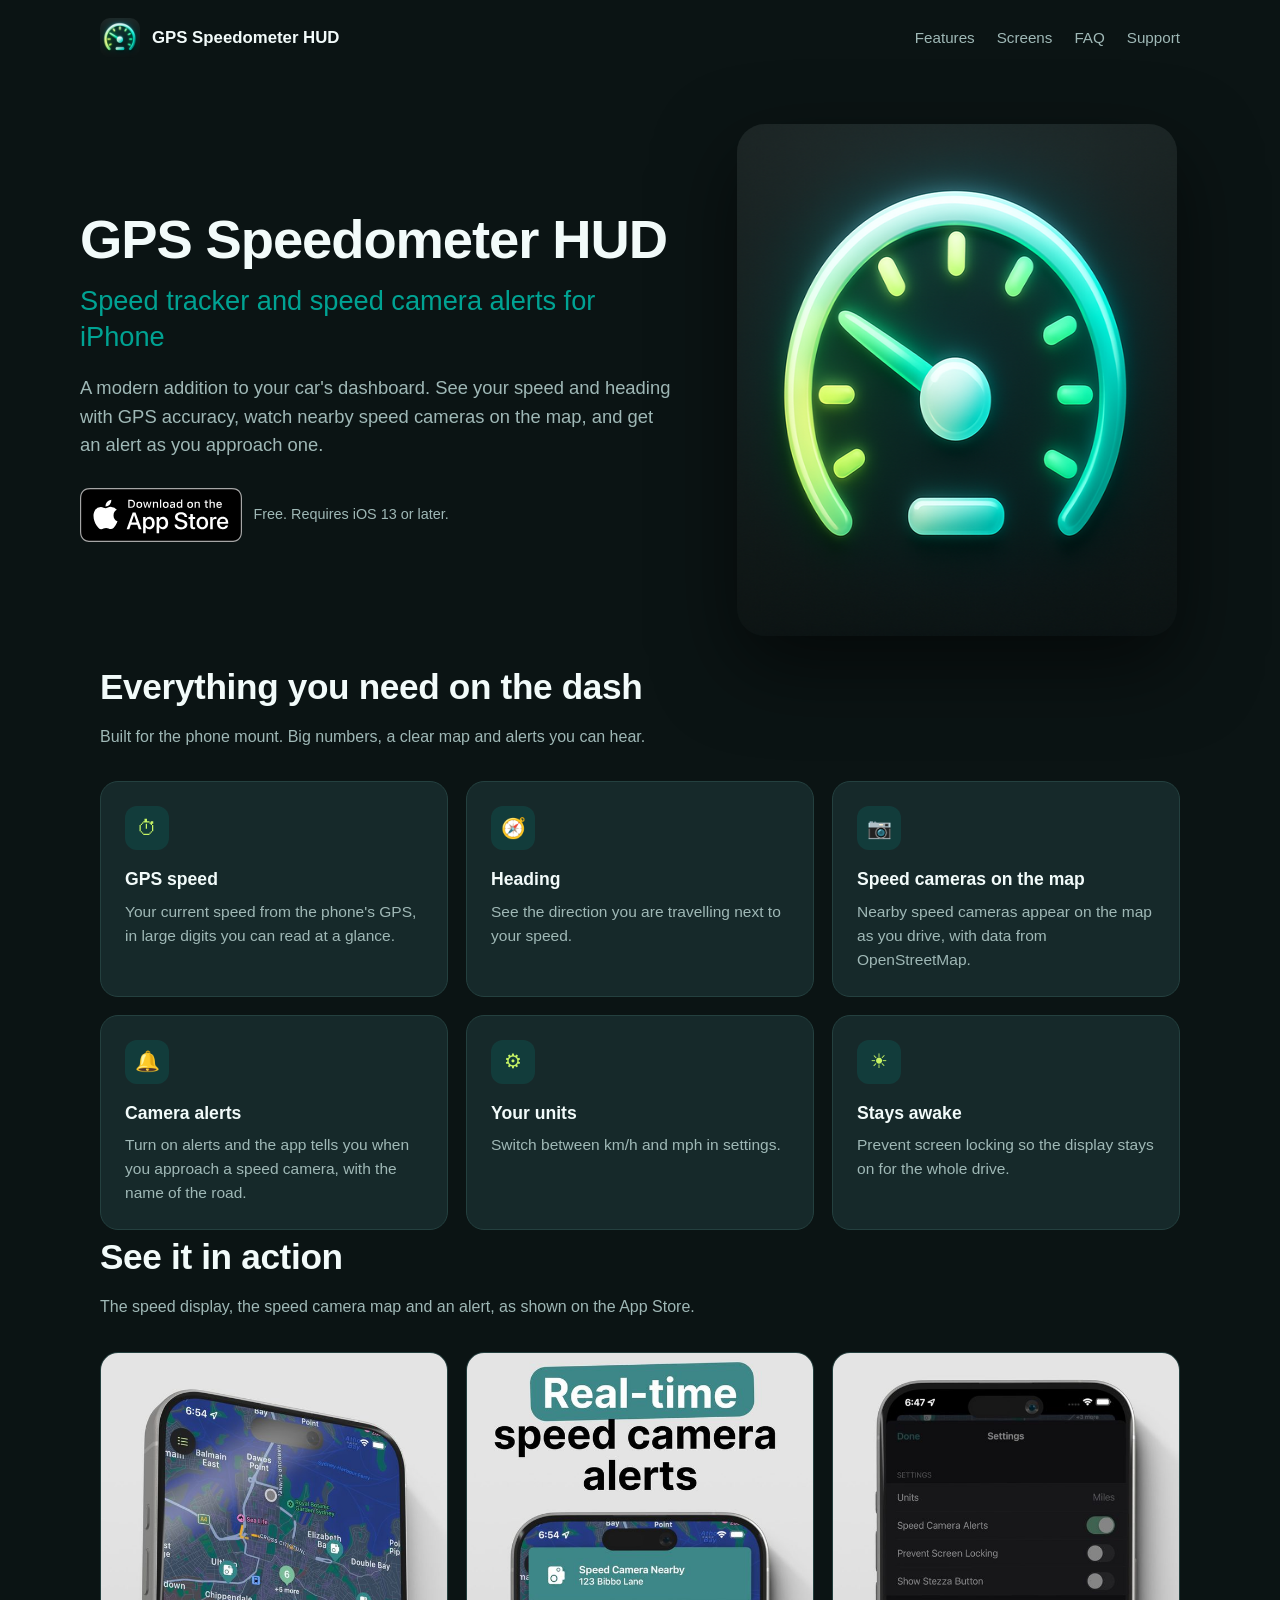
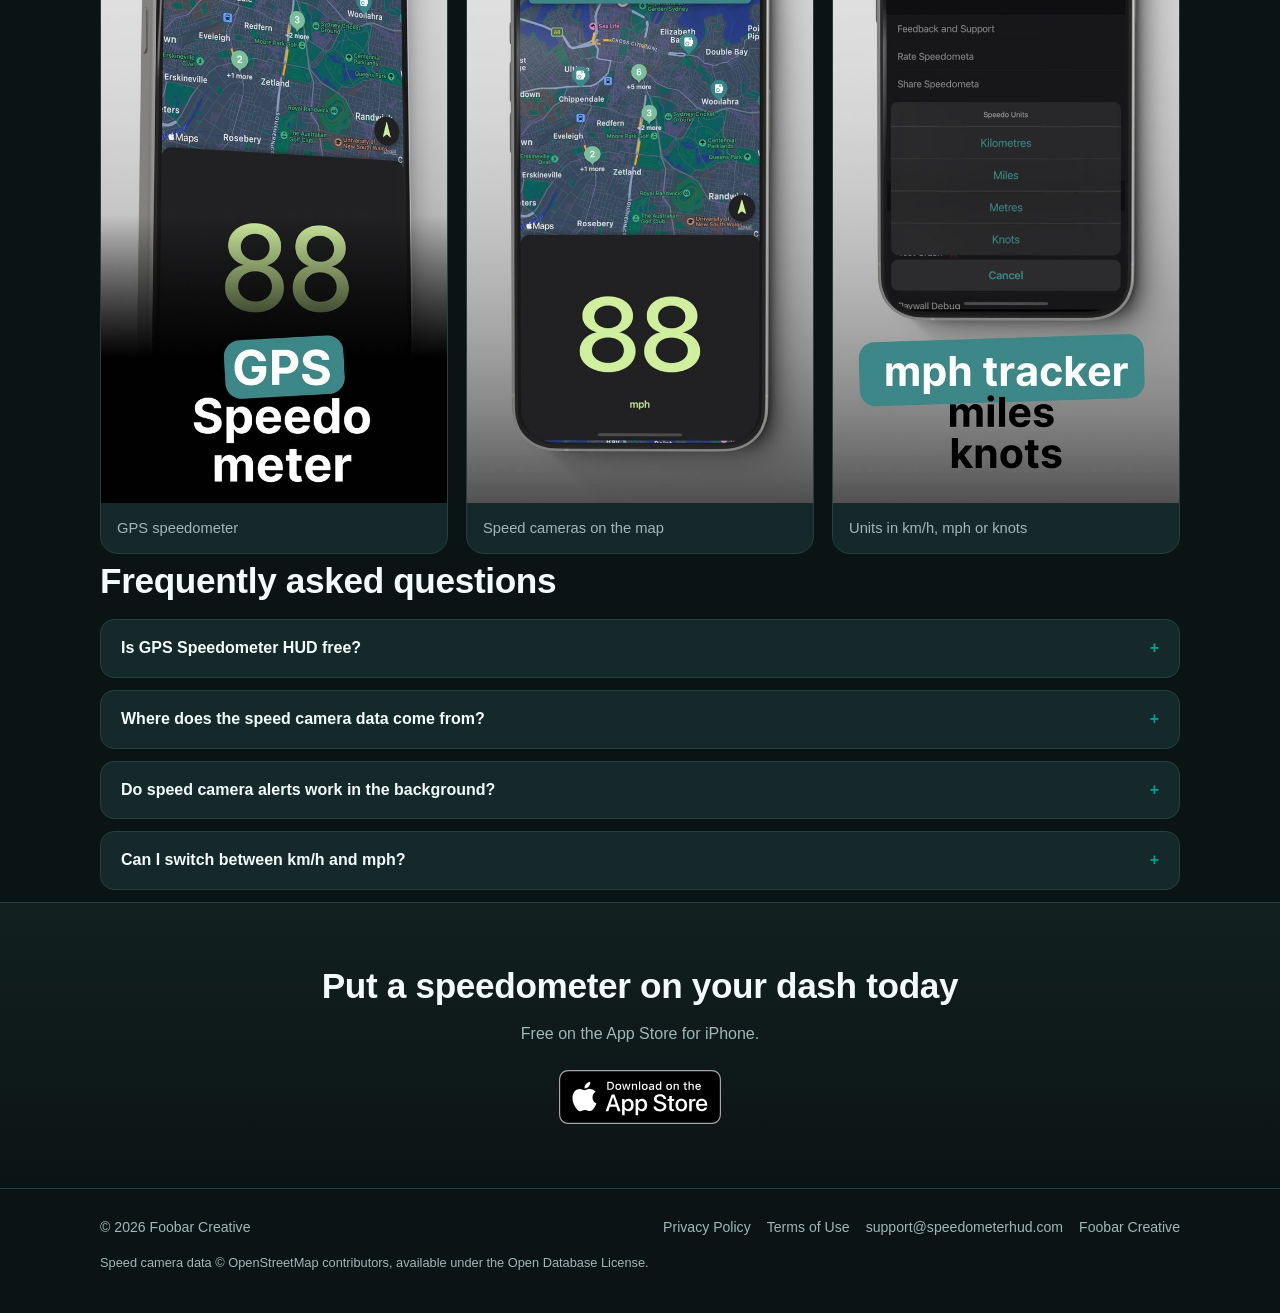
==== index.html @ d5dc3b01 "Bespoke landing page for GPS Speedometer HUD: SEO head, schema, features, screenshots, FAQ, placehol" ====
<!DOCTYPE html>
<html lang="en">
<head>
  <meta charset="utf-8">
  <meta name="viewport" content="width=device-width, initial-scale=1">
  <title>GPS Speedometer HUD: Speed Camera Alerts for iPhone</title>
  <meta name="description" content="GPS Speedometer HUD shows your speed and heading with GPS accuracy, maps nearby speed cameras and alerts you as you approach one. Free on the App Store.">
  <link rel="canonical" href="https://www.speedometerhud.com/">
  <link rel="icon" type="image/png" sizes="32x32" href="/assets/img/icon-32.png">
  <link rel="apple-touch-icon" href="/assets/img/icon-180.png">
  <meta name="apple-itunes-app" content="app-id=528965819">
  <meta name="theme-color" content="#0b1414">

  <meta property="og:type" content="website">
  <meta property="og:site_name" content="GPS Speedometer HUD">
  <meta property="og:title" content="GPS Speedometer HUD: Speed Camera Alerts for iPhone">
  <meta property="og:description" content="See your speed and heading with GPS accuracy. Map nearby speed cameras and get an alert as you approach one. Free on the App Store.">
  <meta property="og:url" content="https://www.speedometerhud.com/">
  <meta property="og:image" content="https://www.speedometerhud.com/assets/img/og-image.jpg">
  <meta property="og:image:alt" content="GPS Speedometer HUD app on an iPhone, showing the speed display and the speed camera map">
  <meta name="twitter:card" content="summary_large_image">
  <meta name="twitter:title" content="GPS Speedometer HUD: Speed Camera Alerts for iPhone">
  <meta name="twitter:description" content="See your speed and heading with GPS accuracy. Map nearby speed cameras and get an alert as you approach one. Free on the App Store.">
  <meta name="twitter:image" content="https://www.speedometerhud.com/assets/img/og-image.jpg">

  <link rel="stylesheet" href="/assets/css/style.css">

  <script type="application/ld+json">
  {
    "@context": "https://schema.org",
    "@graph": [
      {
        "@type": "WebSite",
        "@id": "https://www.speedometerhud.com/#website",
        "url": "https://www.speedometerhud.com/",
        "name": "GPS Speedometer HUD",
        "publisher": { "@id": "https://www.speedometerhud.com/#organization" }
      },
      {
        "@type": "Organization",
        "@id": "https://www.speedometerhud.com/#organization",
        "name": "Foobar Creative",
        "url": "https://www.foobarcreative.com/",
        "logo": { "@type": "ImageObject", "url": "https://www.speedometerhud.com/assets/img/icon-512.png" }
      },
      {
        "@type": "SoftwareApplication",
        "name": "GPS Speedometer HUD",
        "description": "GPS Speedometer HUD shows your speed and heading with GPS accuracy, maps nearby speed cameras and alerts you as you approach one.",
        "url": "https://www.speedometerhud.com/",
        "applicationCategory": "UtilitiesApplication",
        "operatingSystem": "iOS",
        "image": "https://www.speedometerhud.com/assets/img/icon-512.png",
        "downloadUrl": "https://apps.apple.com/app/id528965819",
        "installUrl": "https://apps.apple.com/app/id528965819",
        "offers": { "@type": "Offer", "price": "0", "priceCurrency": "USD" },
        "aggregateRating": { "@type": "AggregateRating", "ratingValue": "4.5", "ratingCount": "38" },
        "author": { "@id": "https://www.speedometerhud.com/#organization" }
      },
      {
        "@type": "FAQPage",
        "mainEntity": [
          { "@type": "Question", "name": "Is GPS Speedometer HUD free?", "acceptedAnswer": { "@type": "Answer", "text": "Yes. The app is free to download and use. A Speedometer HUD Pro subscription unlocks all features." } },
          { "@type": "Question", "name": "Where does the speed camera data come from?", "acceptedAnswer": { "@type": "Answer", "text": "Speed camera locations come from OpenStreetMap, made available under the Open Database License." } },
          { "@type": "Question", "name": "Do speed camera alerts work in the background?", "acceptedAnswer": { "@type": "Answer", "text": "No. Alerts show only while the app is open and in the foreground. Turn on Prevent Screen Locking in Settings to keep the app on screen while you drive." } },
          { "@type": "Question", "name": "Can I switch between km/h and mph?", "acceptedAnswer": { "@type": "Answer", "text": "Yes. Change the units in the app settings." } }
        ]
      }
    ]
  }
  </script>
</head>
<body>
  <header class="wrap">
    <div class="top">
      <a class="brand" href="/"><img src="/assets/img/icon-180.png" alt="" width="40" height="40">GPS Speedometer HUD</a>
      <nav class="nav">
        <a href="#features">Features</a>
        <a href="#screens">Screens</a>
        <a href="#faq">FAQ</a>
        <a href="mailto:support@speedometerhud.com">Support</a>
      </nav>
    </div>
  </header>

  <main>
    <section class="wrap hero" id="top">
      <div>
        <h1>GPS Speedometer HUD<span class="sub">Speed tracker and speed camera alerts for iPhone</span></h1>
        <p class="lead">A modern addition to your car's dashboard. See your speed and heading with GPS accuracy, watch nearby speed cameras on the map, and get an alert as you approach one.</p>
        <div class="cta">
          <a href="https://apps.apple.com/app/id528965819" rel="noopener"><img src="/assets/img/app-store-badge.svg" alt="Download on the App Store" width="162" height="54"></a>
          <span class="meta">Free. Requires iOS 13 or later.</span>
        </div>
      </div>
      <div class="hero-art">
        <img src="/assets/img/icon-512.png" alt="GPS Speedometer HUD app icon" width="512" height="512">
      </div>
    </section>

    <section class="wrap" id="features">
      <h2>Everything you need on the dash</h2>
      <p class="intro">Built for the phone mount. Big numbers, a clear map and alerts you can hear.</p>
      <div class="features">
        <div class="feature"><div class="ic">&#9201;</div><h3>GPS speed</h3><p>Your current speed from the phone's GPS, in large digits you can read at a glance.</p></div>
        <div class="feature"><div class="ic">&#129517;</div><h3>Heading</h3><p>See the direction you are travelling next to your speed.</p></div>
        <div class="feature"><div class="ic">&#128247;</div><h3>Speed cameras on the map</h3><p>Nearby speed cameras appear on the map as you drive, with data from OpenStreetMap.</p></div>
        <div class="feature"><div class="ic">&#128276;</div><h3>Camera alerts</h3><p>Turn on alerts and the app tells you when you approach a speed camera, with the name of the road.</p></div>
        <div class="feature"><div class="ic">&#9881;</div><h3>Your units</h3><p>Switch between km/h and mph in settings.</p></div>
        <div class="feature"><div class="ic">&#9728;</div><h3>Stays awake</h3><p>Prevent screen locking so the display stays on for the whole drive.</p></div>
      </div>
    </section>

    <section class="wrap" id="screens">
      <h2>See it in action</h2>
      <p class="intro">The speed display, the speed camera map and an alert, as shown on the App Store.</p>
      <div class="shots">
        <figure><img src="/assets/img/screenshot-1.jpg" alt="GPS Speedometer HUD showing 88 mph above a map" width="620" height="1344" loading="lazy"><figcaption>GPS speedometer</figcaption></figure>
        <figure><img src="/assets/img/screenshot-2.jpg" alt="Speed camera nearby alert above the map and the 88 mph speed display" width="620" height="1344" loading="lazy"><figcaption>Speed cameras on the map</figcaption></figure>
        <figure><img src="/assets/img/screenshot-3.jpg" alt="Settings screen with speed camera alerts on and the units picker" width="620" height="1344" loading="lazy"><figcaption>Units in km/h, mph or knots</figcaption></figure>
      </div>
    </section>

    <section class="wrap faq" id="faq">
      <h2>Frequently asked questions</h2>
      <details><summary>Is GPS Speedometer HUD free?</summary><p>Yes. The app is free to download and use. A Speedometer HUD Pro subscription unlocks all features.</p></details>
      <details><summary>Where does the speed camera data come from?</summary><p>Speed camera locations come from OpenStreetMap, made available under the Open Database License.</p></details>
      <details><summary>Do speed camera alerts work in the background?</summary><p>No. Alerts show only while the app is open and in the foreground. Turn on Prevent Screen Locking in Settings to keep the app on screen while you drive.</p></details>
      <details><summary>Can I switch between km/h and mph?</summary><p>Yes. Change the units in the app settings.</p></details>
    </section>

    <section class="closing">
      <div class="wrap">
        <h2>Put a speedometer on your dash today</h2>
        <p>Free on the App Store for iPhone.</p>
        <div class="cta">
          <a href="https://apps.apple.com/app/id528965819" rel="noopener"><img src="/assets/img/app-store-badge.svg" alt="Download on the App Store" width="162" height="54"></a>
        </div>
      </div>
    </section>
  </main>

  <footer>
    <div class="wrap">
      <div class="row">
        <span>&copy; <span id="year">2026</span> Foobar Creative</span>
        <div class="links">
          <a href="https://www.foobarcreative.com/privacy-policy" rel="noopener">Privacy Policy</a>
          <a href="https://www.apple.com/legal/internet-services/itunes/dev/stdeula/" rel="noopener">Terms of Use</a>
          <a href="mailto:support@speedometerhud.com">support@speedometerhud.com</a>
          <a href="https://www.foobarcreative.com/" rel="noopener">Foobar Creative</a>
        </div>
      </div>
      <p class="credit">Speed camera data &copy; OpenStreetMap contributors, available under the Open Database License.</p>
    </div>
  </footer>
  <script>document.getElementById('year').textContent = new Date().getFullYear();</script>
</body>
</html>
---- assets/css/style.css ----
:root {
  --bg: #0b1414;
  --bg-2: #122020;
  --panel: #16292a;
  --line: #24403f;
  --text: #f2fbfa;
  --muted: #9fb8b6;
  --teal: #00a393;
  --teal-2: #3d8788;
  --lime: #c7f464;
  --radius: 18px;
  --max: 1120px;
}
* { box-sizing: border-box; margin: 0; padding: 0; }
html { scroll-behavior: smooth; }
body {
  font-family: -apple-system, BlinkMacSystemFont, "SF Pro Text", "Segoe UI", Roboto, Helvetica, Arial, sans-serif;
  background: var(--bg);
  color: var(--text);
  line-height: 1.55;
  -webkit-font-smoothing: antialiased;
}
a { color: var(--lime); text-decoration: none; }
a:hover { text-decoration: underline; }
img { max-width: 100%; display: block; }
.wrap { width: 100%; max-width: var(--max); margin: 0 auto; padding: 0 20px; }

/* header */
.top { display: flex; align-items: center; justify-content: space-between; padding: 18px 0; }
.brand { display: flex; align-items: center; gap: 12px; color: var(--text); font-weight: 700; font-size: 1.05rem; }
.brand:hover { text-decoration: none; }
.brand img { width: 40px; height: 40px; border-radius: 10px; }
.nav { display: flex; gap: 22px; font-size: 0.95rem; }
.nav a { color: var(--muted); }
.nav a:hover { color: var(--text); text-decoration: none; }
@media (max-width: 600px) { .nav { display: none; } }

/* hero */
.hero { padding: 48px 0 24px; display: grid; grid-template-columns: 1.1fr 0.9fr; gap: 40px; align-items: center; }
.hero h1 { overflow-wrap: anywhere; font-size: clamp(2.1rem, 5vw, 3.4rem); line-height: 1.08; letter-spacing: -0.02em; font-weight: 800; }
.hero h1 .sub { display: block; font-size: 0.5em; font-weight: 500; color: var(--teal); margin-top: 14px; letter-spacing: 0; line-height: 1.3; }
.hero p.lead { color: var(--muted); font-size: 1.15rem; margin: 20px 0 28px; max-width: 34em; }
.cta { display: inline-flex; align-items: center; gap: 12px; flex-wrap: wrap; }
.cta img { height: 54px; width: auto; }
.cta .meta { color: var(--muted); font-size: 0.9rem; }
.hero > * { min-width: 0; }
.hero-art { display: flex; justify-content: center; }
.hero-art img { width: 100%; max-width: 440px; border-radius: 28px; box-shadow: 0 30px 80px rgba(0,0,0,0.55); }
@media (max-width: 820px) {
  .hero { grid-template-columns: 1fr; gap: 28px; padding-top: 24px; text-align: center; }
  .hero p.lead { margin-left: auto; margin-right: auto; }
  .cta { justify-content: center; }
  .hero-art img { max-width: 320px; }
}

/* sections */
section { padding: 56px 0; }
section h2 { font-size: clamp(1.6rem, 3.4vw, 2.2rem); letter-spacing: -0.01em; margin-bottom: 10px; }
section .intro { color: var(--muted); max-width: 40em; margin-bottom: 32px; }
.features { display: grid; grid-template-columns: repeat(3, 1fr); gap: 18px; }
.feature { min-width: 0; background: var(--panel); border: 1px solid var(--line); border-radius: var(--radius); padding: 24px; }
.feature .ic { width: 44px; height: 44px; border-radius: 12px; background: rgba(0,163,147,0.16); color: var(--lime); display: flex; align-items: center; justify-content: center; font-size: 1.25rem; margin-bottom: 16px; }
.feature h3 { font-size: 1.1rem; margin-bottom: 6px; }
.feature p { color: var(--muted); font-size: 0.97rem; }
@media (max-width: 820px) { .features { grid-template-columns: 1fr 1fr; } }
@media (max-width: 540px) { .features { grid-template-columns: 1fr; } }

.shots { display: grid; grid-template-columns: repeat(3, 1fr); gap: 18px; }
.shots figure { min-width: 0; background: var(--panel); border: 1px solid var(--line); border-radius: var(--radius); overflow: hidden; }
.shots img { width: 100%; height: auto; aspect-ratio: 620 / 1344; object-fit: cover; }
.shots figcaption { padding: 14px 16px; color: var(--muted); font-size: 0.92rem; }
@media (max-width: 640px) { .shots { grid-template-columns: 1fr; } .shots img { aspect-ratio: auto; } }

.faq details { background: var(--panel); border: 1px solid var(--line); border-radius: 14px; padding: 16px 20px; margin-bottom: 12px; }
.faq summary { cursor: pointer; font-weight: 600; list-style: none; display: flex; justify-content: space-between; gap: 12px; }
.faq summary::after { content: "+"; color: var(--teal); font-weight: 700; }
.faq details[open] summary::after { content: "\2212"; }
.faq summary::-webkit-details-marker { display: none; }
.faq details p { color: var(--muted); margin-top: 10px; }

.closing { text-align: center; background: linear-gradient(180deg, var(--bg-2), var(--bg)); border-top: 1px solid var(--line); }
.closing h2 { margin-bottom: 8px; }
.closing p { color: var(--muted); margin-bottom: 24px; }
.closing .cta { justify-content: center; }

footer { border-top: 1px solid var(--line); padding: 28px 0 40px; color: var(--muted); font-size: 0.88rem; }
footer .row { display: flex; flex-wrap: wrap; gap: 10px 22px; justify-content: space-between; align-items: center; }
footer a { color: var(--muted); }
footer a:hover { color: var(--text); }
footer .links { display: flex; flex-wrap: wrap; gap: 16px; }
footer .credit { margin-top: 14px; font-size: 0.8rem; }
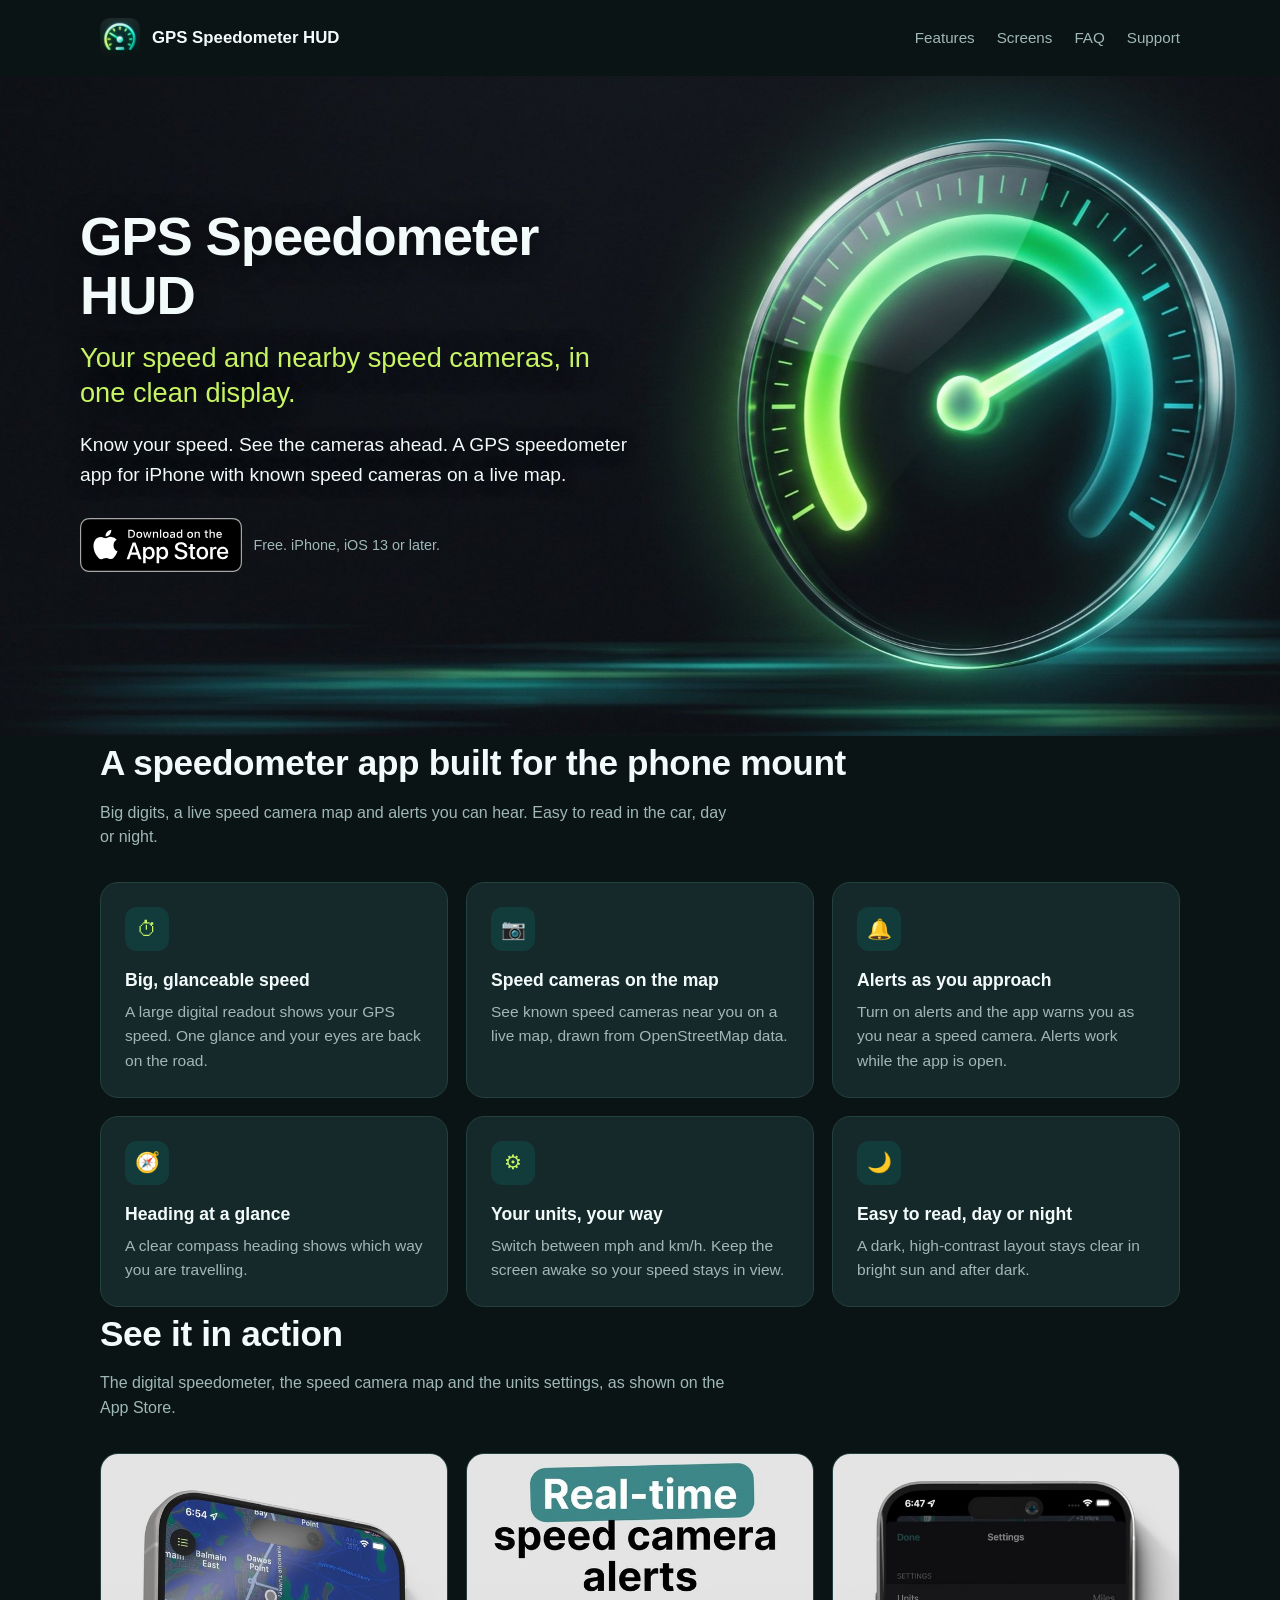
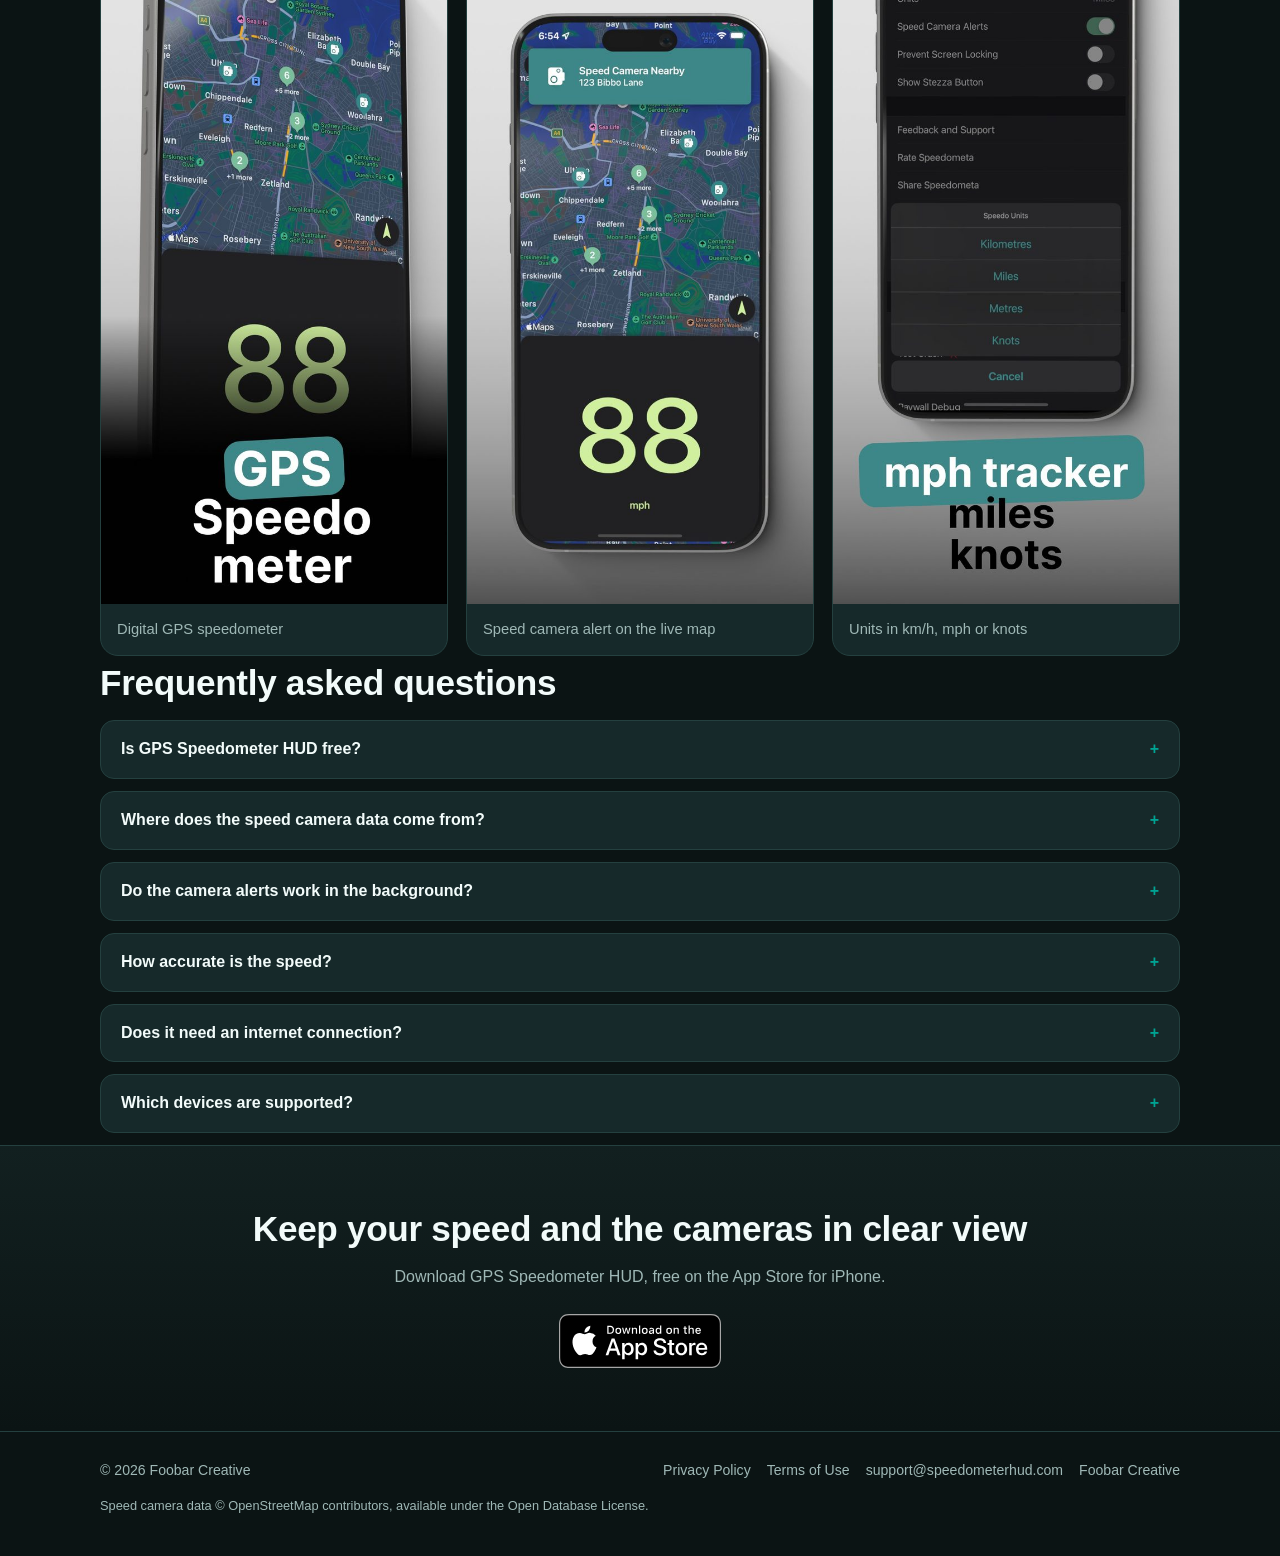
==== commit 68cb71c1: "Marketing copy, generated hero and OG imagery, six features, six FAQs" ====
--- a/index.html
+++ b/index.html
@@ -3,8 +3,8 @@
 <head>
   <meta charset="utf-8">
   <meta name="viewport" content="width=device-width, initial-scale=1">
-  <title>GPS Speedometer HUD: Speed Camera Alerts for iPhone</title>
-  <meta name="description" content="GPS Speedometer HUD shows your speed and heading with GPS accuracy, maps nearby speed cameras and alerts you as you approach one. Free on the App Store.">
+  <title>GPS Speedometer HUD: Speed &amp; Camera Alerts</title>
+  <meta name="description" content="See your real speed by GPS and spot nearby speed cameras on a live map. A clean, glanceable speedometer HUD for iPhone.">
   <link rel="canonical" href="https://www.speedometerhud.com/">
   <link rel="icon" type="image/png" sizes="32x32" href="/assets/img/icon-32.png">
   <link rel="apple-touch-icon" href="/assets/img/icon-180.png">
@@ -13,14 +13,14 @@
 
   <meta property="og:type" content="website">
   <meta property="og:site_name" content="GPS Speedometer HUD">
-  <meta property="og:title" content="GPS Speedometer HUD: Speed Camera Alerts for iPhone">
-  <meta property="og:description" content="See your speed and heading with GPS accuracy. Map nearby speed cameras and get an alert as you approach one. Free on the App Store.">
+  <meta property="og:title" content="GPS Speedometer HUD: Speed &amp; Camera Alerts">
+  <meta property="og:description" content="See your real speed by GPS and spot nearby speed cameras on a live map. A clean, glanceable speedometer HUD for iPhone.">
   <meta property="og:url" content="https://www.speedometerhud.com/">
   <meta property="og:image" content="https://www.speedometerhud.com/assets/img/og-image.jpg">
-  <meta property="og:image:alt" content="GPS Speedometer HUD app on an iPhone, showing the speed display and the speed camera map">
+  <meta property="og:image:alt" content="GPS Speedometer HUD: a glowing speedometer dial with the app name and App Store badge">
   <meta name="twitter:card" content="summary_large_image">
-  <meta name="twitter:title" content="GPS Speedometer HUD: Speed Camera Alerts for iPhone">
-  <meta name="twitter:description" content="See your speed and heading with GPS accuracy. Map nearby speed cameras and get an alert as you approach one. Free on the App Store.">
+  <meta name="twitter:title" content="GPS Speedometer HUD: Speed &amp; Camera Alerts">
+  <meta name="twitter:description" content="See your real speed by GPS and spot nearby speed cameras on a live map. A clean, glanceable speedometer HUD for iPhone.">
   <meta name="twitter:image" content="https://www.speedometerhud.com/assets/img/og-image.jpg">
 
   <link rel="stylesheet" href="/assets/css/style.css">
@@ -46,7 +46,7 @@
       {
         "@type": "SoftwareApplication",
         "name": "GPS Speedometer HUD",
-        "description": "GPS Speedometer HUD shows your speed and heading with GPS accuracy, maps nearby speed cameras and alerts you as you approach one.",
+        "description": "See your real speed by GPS and spot nearby speed cameras on a live map. A clean, glanceable speedometer HUD for iPhone.",
         "url": "https://www.speedometerhud.com/",
         "applicationCategory": "UtilitiesApplication",
         "operatingSystem": "iOS",
@@ -60,10 +60,12 @@
       {
         "@type": "FAQPage",
         "mainEntity": [
-          { "@type": "Question", "name": "Is GPS Speedometer HUD free?", "acceptedAnswer": { "@type": "Answer", "text": "Yes. The app is free to download and use. A Speedometer HUD Pro subscription unlocks all features." } },
-          { "@type": "Question", "name": "Where does the speed camera data come from?", "acceptedAnswer": { "@type": "Answer", "text": "Speed camera locations come from OpenStreetMap, made available under the Open Database License." } },
-          { "@type": "Question", "name": "Do speed camera alerts work in the background?", "acceptedAnswer": { "@type": "Answer", "text": "No. Alerts show only while the app is open and in the foreground. Turn on Prevent Screen Locking in Settings to keep the app on screen while you drive." } },
-          { "@type": "Question", "name": "Can I switch between km/h and mph?", "acceptedAnswer": { "@type": "Answer", "text": "Yes. Change the units in the app settings." } }
+          { "@type": "Question", "name": "Is GPS Speedometer HUD free?", "acceptedAnswer": { "@type": "Answer", "text": "Yes. It is free to download and use, with an optional Speedometer HUD Pro subscription." } },
+          { "@type": "Question", "name": "Where does the speed camera data come from?", "acceptedAnswer": { "@type": "Answer", "text": "From OpenStreetMap, a community map project, under the ODbL licence. Coverage depends on the data in your area." } },
+          { "@type": "Question", "name": "Do the camera alerts work in the background?", "acceptedAnswer": { "@type": "Answer", "text": "Alerts work while the app is open and on screen. Keep the app open while you drive." } },
+          { "@type": "Question", "name": "How accurate is the speed?", "acceptedAnswer": { "@type": "Answer", "text": "Speed comes from your iPhone GPS. It is a close estimate, not a certified reading. Always follow your car speedometer and the road signs." } },
+          { "@type": "Question", "name": "Does it need an internet connection?", "acceptedAnswer": { "@type": "Answer", "text": "GPS speed works without data. The map and the camera data need a connection to load." } },
+          { "@type": "Question", "name": "Which devices are supported?", "acceptedAnswer": { "@type": "Answer", "text": "iPhone on iOS 13 or later." } }
         ]
       }
     ]
@@ -84,57 +86,58 @@
   </header>
 
   <main>
-    <section class="wrap hero" id="top">
-      <div>
-        <h1>GPS Speedometer HUD<span class="sub">Speed tracker and speed camera alerts for iPhone</span></h1>
-        <p class="lead">A modern addition to your car's dashboard. See your speed and heading with GPS accuracy, watch nearby speed cameras on the map, and get an alert as you approach one.</p>
-        <div class="cta">
-          <a href="https://apps.apple.com/app/id528965819" rel="noopener"><img src="/assets/img/app-store-badge.svg" alt="Download on the App Store" width="162" height="54"></a>
-          <span class="meta">Free. Requires iOS 13 or later.</span>
+    <div class="hero-bg">
+      <section class="wrap hero" id="top">
+        <div>
+          <h1>GPS Speedometer HUD<span class="sub">Your speed and nearby speed cameras, in one clean display.</span></h1>
+          <p class="lead">Know your speed. See the cameras ahead. A GPS speedometer app for iPhone with known speed cameras on a live map.</p>
+          <div class="cta">
+            <a href="https://apps.apple.com/app/id528965819" rel="noopener"><img src="/assets/img/app-store-badge.svg" alt="Download GPS Speedometer HUD on the App Store" width="162" height="54"></a>
+            <span class="meta">Free. iPhone, iOS 13 or later.</span>
+          </div>
         </div>
-      </div>
-      <div class="hero-art">
-        <img src="/assets/img/icon-512.png" alt="GPS Speedometer HUD app icon" width="512" height="512">
-      </div>
-    </section>
+      </section>
+    </div>
 
     <section class="wrap" id="features">
-      <h2>Everything you need on the dash</h2>
-      <p class="intro">Built for the phone mount. Big numbers, a clear map and alerts you can hear.</p>
+      <h2>A speedometer app built for the phone mount</h2>
+      <p class="intro">Big digits, a live speed camera map and alerts you can hear. Easy to read in the car, day or night.</p>
       <div class="features">
-        <div class="feature"><div class="ic">&#9201;</div><h3>GPS speed</h3><p>Your current speed from the phone's GPS, in large digits you can read at a glance.</p></div>
-        <div class="feature"><div class="ic">&#129517;</div><h3>Heading</h3><p>See the direction you are travelling next to your speed.</p></div>
-        <div class="feature"><div class="ic">&#128247;</div><h3>Speed cameras on the map</h3><p>Nearby speed cameras appear on the map as you drive, with data from OpenStreetMap.</p></div>
-        <div class="feature"><div class="ic">&#128276;</div><h3>Camera alerts</h3><p>Turn on alerts and the app tells you when you approach a speed camera, with the name of the road.</p></div>
-        <div class="feature"><div class="ic">&#9881;</div><h3>Your units</h3><p>Switch between km/h and mph in settings.</p></div>
-        <div class="feature"><div class="ic">&#9728;</div><h3>Stays awake</h3><p>Prevent screen locking so the display stays on for the whole drive.</p></div>
+        <div class="feature"><div class="ic">&#9201;</div><h3>Big, glanceable speed</h3><p>A large digital readout shows your GPS speed. One glance and your eyes are back on the road.</p></div>
+        <div class="feature"><div class="ic">&#128247;</div><h3>Speed cameras on the map</h3><p>See known speed cameras near you on a live map, drawn from OpenStreetMap data.</p></div>
+        <div class="feature"><div class="ic">&#128276;</div><h3>Alerts as you approach</h3><p>Turn on alerts and the app warns you as you near a speed camera. Alerts work while the app is open.</p></div>
+        <div class="feature"><div class="ic">&#129517;</div><h3>Heading at a glance</h3><p>A clear compass heading shows which way you are travelling.</p></div>
+        <div class="feature"><div class="ic">&#9881;</div><h3>Your units, your way</h3><p>Switch between mph and km/h. Keep the screen awake so your speed stays in view.</p></div>
+        <div class="feature"><div class="ic">&#127769;</div><h3>Easy to read, day or night</h3><p>A dark, high-contrast layout stays clear in bright sun and after dark.</p></div>
       </div>
     </section>
 
     <section class="wrap" id="screens">
       <h2>See it in action</h2>
-      <p class="intro">The speed display, the speed camera map and an alert, as shown on the App Store.</p>
+      <p class="intro">The digital speedometer, the speed camera map and the units settings, as shown on the App Store.</p>
       <div class="shots">
-        <figure><img src="/assets/img/screenshot-1.jpg" alt="GPS Speedometer HUD showing 88 mph above a map" width="620" height="1344" loading="lazy"><figcaption>GPS speedometer</figcaption></figure>
-        <figure><img src="/assets/img/screenshot-2.jpg" alt="Speed camera nearby alert above the map and the 88 mph speed display" width="620" height="1344" loading="lazy"><figcaption>Speed cameras on the map</figcaption></figure>
+        <figure><img src="/assets/img/screenshot-1.jpg" alt="GPS speedometer app showing 88 mph in large digits above a live map" width="620" height="1344" loading="lazy"><figcaption>Digital GPS speedometer</figcaption></figure>
+        <figure><img src="/assets/img/screenshot-2.jpg" alt="Speed camera alert banner above the map in the speedometer app" width="620" height="1344" loading="lazy"><figcaption>Speed camera alert on the live map</figcaption></figure>
         <figure><img src="/assets/img/screenshot-3.jpg" alt="Settings screen with speed camera alerts on and the units picker" width="620" height="1344" loading="lazy"><figcaption>Units in km/h, mph or knots</figcaption></figure>
       </div>
     </section>
 
     <section class="wrap faq" id="faq">
       <h2>Frequently asked questions</h2>
-      <details><summary>Is GPS Speedometer HUD free?</summary><p>Yes. The app is free to download and use. A Speedometer HUD Pro subscription unlocks all features.</p></details>
-      <details><summary>Where does the speed camera data come from?</summary><p>Speed camera locations come from OpenStreetMap, made available under the Open Database License.</p></details>
-      <details><summary>Do speed camera alerts work in the background?</summary><p>No. Alerts show only while the app is open and in the foreground. Turn on Prevent Screen Locking in Settings to keep the app on screen while you drive.</p></details>
-      <details><summary>Can I switch between km/h and mph?</summary><p>Yes. Change the units in the app settings.</p></details>
+      <details><summary>Is GPS Speedometer HUD free?</summary><p>Yes. It is free to download and use, with an optional Speedometer HUD Pro subscription.</p></details>
+      <details><summary>Where does the speed camera data come from?</summary><p>From OpenStreetMap, a community map project, under the ODbL licence. Coverage depends on the data in your area.</p></details>
+      <details><summary>Do the camera alerts work in the background?</summary><p>Alerts work while the app is open and on screen. Keep the app open while you drive.</p></details>
+      <details><summary>How accurate is the speed?</summary><p>Speed comes from your iPhone GPS. It is a close estimate, not a certified reading. Always follow your car speedometer and the road signs.</p></details>
+      <details><summary>Does it need an internet connection?</summary><p>GPS speed works without data. The map and the camera data need a connection to load.</p></details>
+      <details><summary>Which devices are supported?</summary><p>iPhone on iOS 13 or later.</p></details>
     </section>
 
     <section class="closing">
       <div class="wrap">
-        <h2>Put a speedometer on your dash today</h2>
-        <p>Free on the App Store for iPhone.</p>
+        <h2>Keep your speed and the cameras in clear view</h2>
+        <p>Download GPS Speedometer HUD, free on the App Store for iPhone.</p>
         <div class="cta">
-          <a href="https://apps.apple.com/app/id528965819" rel="noopener"><img src="/assets/img/app-store-badge.svg" alt="Download on the App Store" width="162" height="54"></a>
+          <a href="https://apps.apple.com/app/id528965819" rel="noopener"><img src="/assets/img/app-store-badge.svg" alt="Download GPS Speedometer HUD on the App Store" width="162" height="54"></a>
         </div>
       </div>
     </section>
--- a/assets/css/style.css
+++ b/assets/css/style.css
@@ -36,21 +36,23 @@
 @media (max-width: 600px) { .nav { display: none; } }
 
 /* hero */
-.hero { padding: 48px 0 24px; display: grid; grid-template-columns: 1.1fr 0.9fr; gap: 40px; align-items: center; }
-.hero h1 { overflow-wrap: anywhere; font-size: clamp(2.1rem, 5vw, 3.4rem); line-height: 1.08; letter-spacing: -0.02em; font-weight: 800; }
-.hero h1 .sub { display: block; font-size: 0.5em; font-weight: 500; color: var(--teal); margin-top: 14px; letter-spacing: 0; line-height: 1.3; }
-.hero p.lead { color: var(--muted); font-size: 1.15rem; margin: 20px 0 28px; max-width: 34em; }
+.hero-bg {
+  background: #0b1414 url(/assets/img/hero-desktop.jpg) center right / cover no-repeat;
+}
+.hero { min-height: 660px; display: flex; align-items: center; padding: 72px 0 96px; max-width: var(--max); margin: 0 auto; }
+.hero > div { max-width: 560px; min-width: 0; }
+.hero h1 { overflow-wrap: anywhere; font-size: clamp(2.1rem, 5vw, 3.4rem); line-height: 1.08; letter-spacing: -0.02em; font-weight: 800; text-shadow: 0 2px 24px rgba(0,0,0,0.6); }
+.hero h1 .sub { display: block; font-size: 0.5em; font-weight: 500; color: var(--lime); margin-top: 14px; letter-spacing: 0; line-height: 1.3; }
+.hero p.lead { color: var(--text); font-size: 1.2rem; margin: 20px 0 28px; max-width: 30em; text-shadow: 0 2px 16px rgba(0,0,0,0.7); }
 .cta { display: inline-flex; align-items: center; gap: 12px; flex-wrap: wrap; }
 .cta img { height: 54px; width: auto; }
 .cta .meta { color: var(--muted); font-size: 0.9rem; }
-.hero > * { min-width: 0; }
-.hero-art { display: flex; justify-content: center; }
-.hero-art img { width: 100%; max-width: 440px; border-radius: 28px; box-shadow: 0 30px 80px rgba(0,0,0,0.55); }
 @media (max-width: 820px) {
-  .hero { grid-template-columns: 1fr; gap: 28px; padding-top: 24px; text-align: center; }
+  .hero-bg { background: #0b1414 url(/assets/img/hero-phone.jpg) center top / 100% auto no-repeat; }
+  .hero { min-height: 0; display: block; padding: 92vw 0 56px; text-align: center; }
+  .hero > div { max-width: none; }
   .hero p.lead { margin-left: auto; margin-right: auto; }
   .cta { justify-content: center; }
-  .hero-art img { max-width: 320px; }
 }
 
 /* sections */
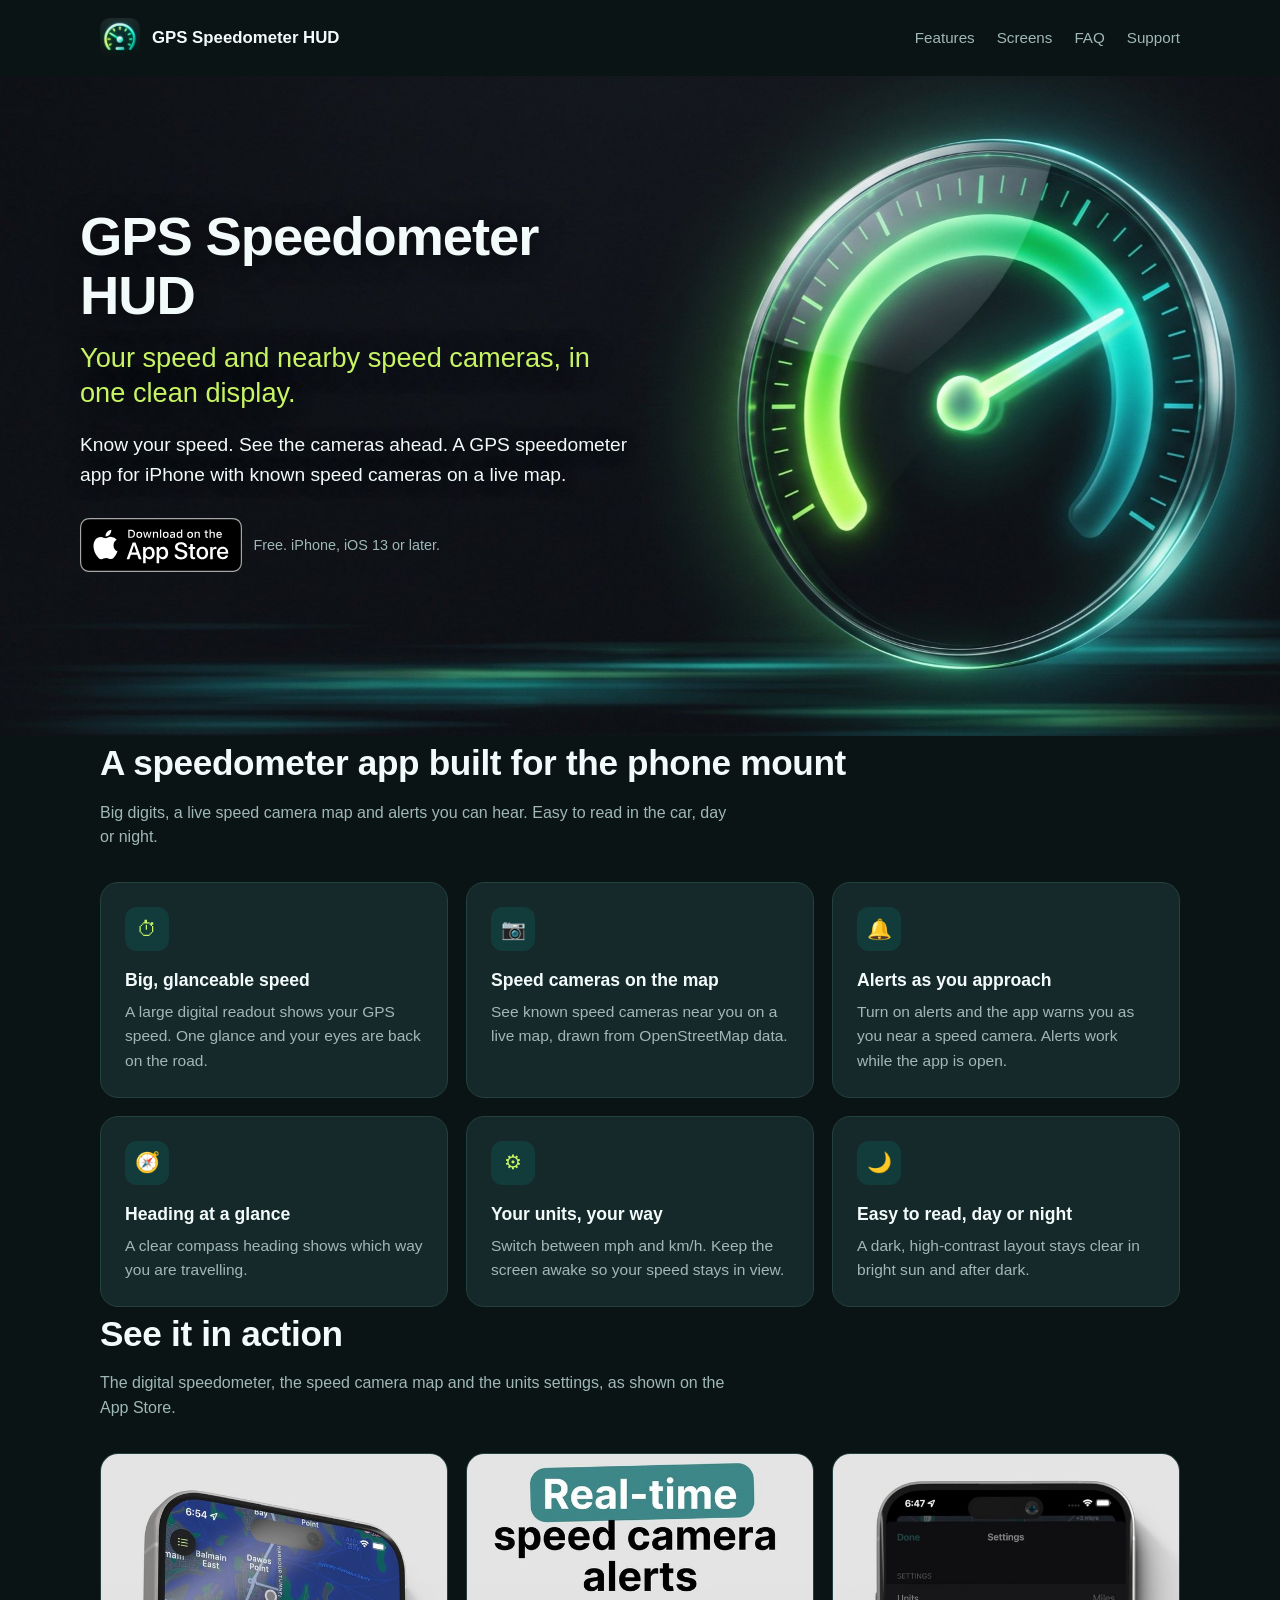
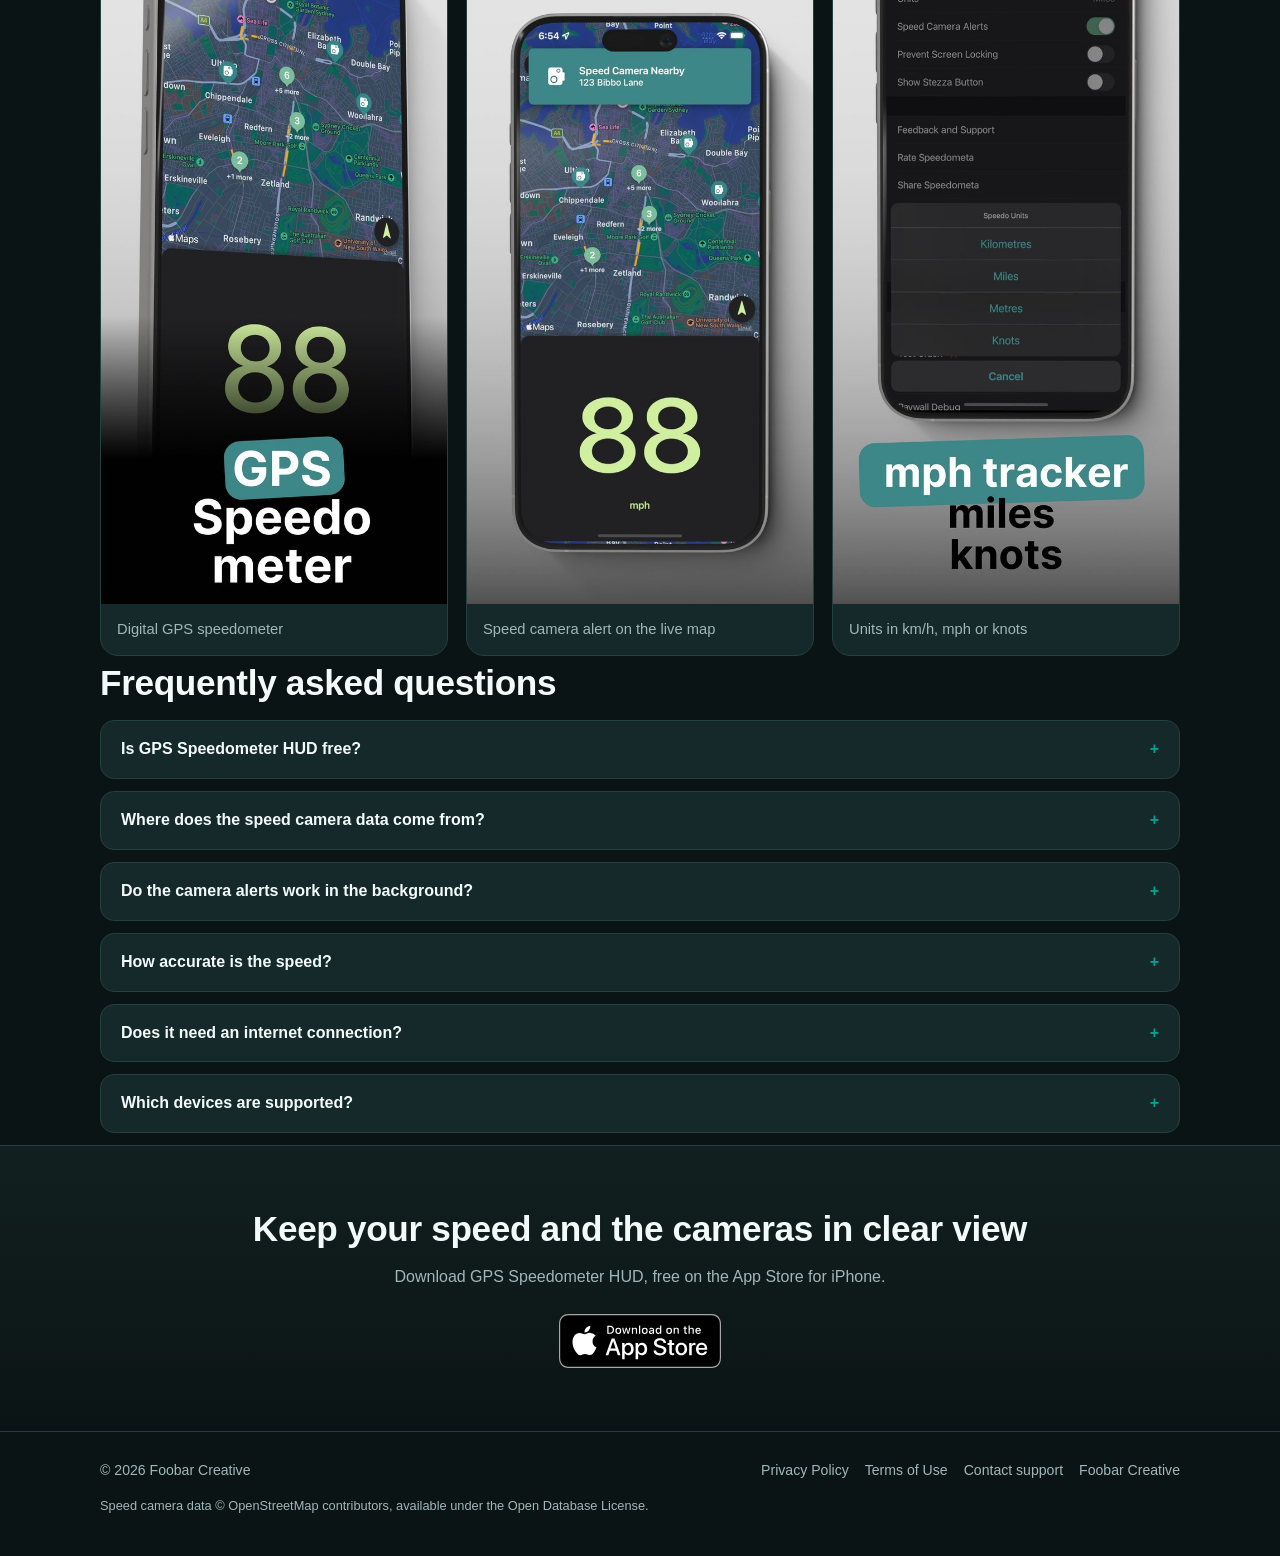
==== commit 33a60e0c: "Replace support email links with the Foobar Creative contact form" ====
--- a/index.html
+++ b/index.html
@@ -80,7 +80,7 @@
         <a href="#features">Features</a>
         <a href="#screens">Screens</a>
         <a href="#faq">FAQ</a>
-        <a href="mailto:support@speedometerhud.com">Support</a>
+        <a href="https://www.foobarcreative.com/contact?app=GPS%20Speedometer%20HUD" rel="noopener">Support</a>
       </nav>
     </div>
   </header>
@@ -150,7 +150,7 @@
         <div class="links">
           <a href="https://www.foobarcreative.com/privacy-policy" rel="noopener">Privacy Policy</a>
           <a href="https://www.apple.com/legal/internet-services/itunes/dev/stdeula/" rel="noopener">Terms of Use</a>
-          <a href="mailto:support@speedometerhud.com">support@speedometerhud.com</a>
+          <a href="https://www.foobarcreative.com/contact?app=GPS%20Speedometer%20HUD" rel="noopener">Contact support</a>
           <a href="https://www.foobarcreative.com/" rel="noopener">Foobar Creative</a>
         </div>
       </div>
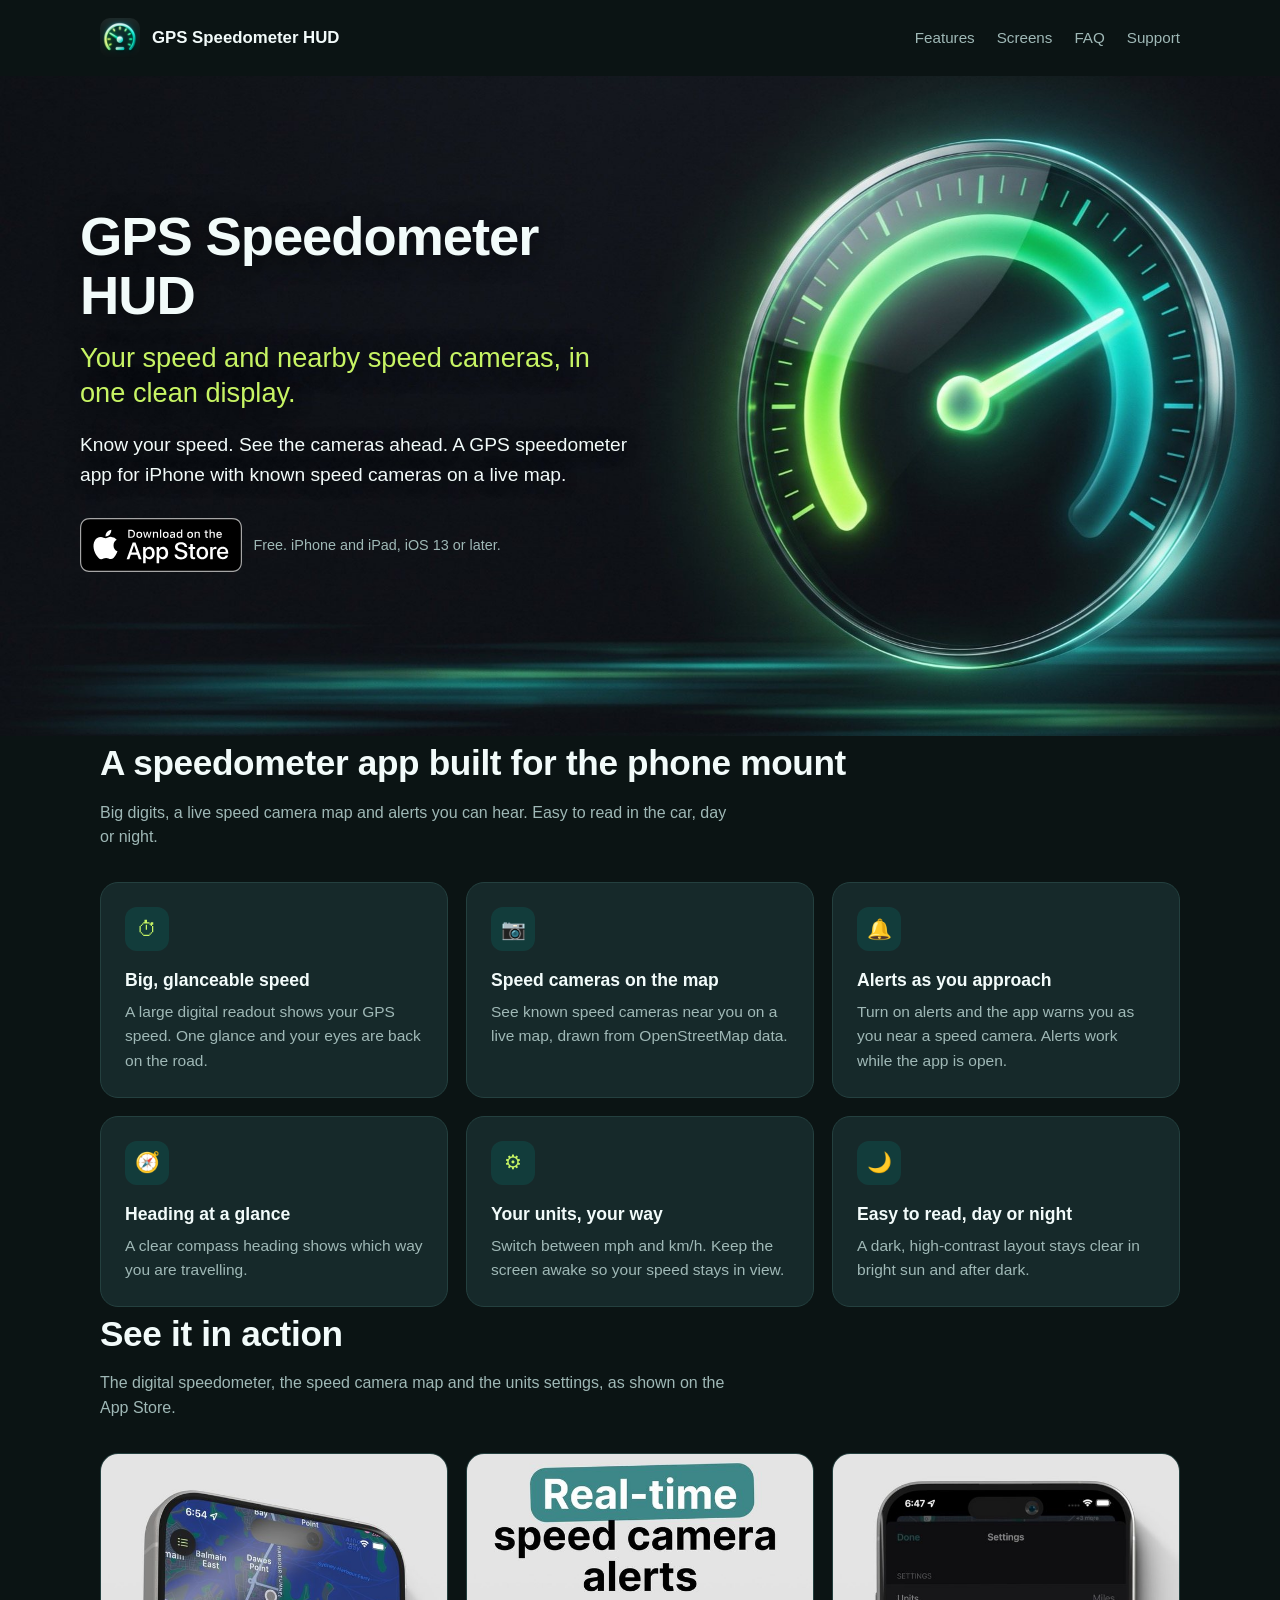
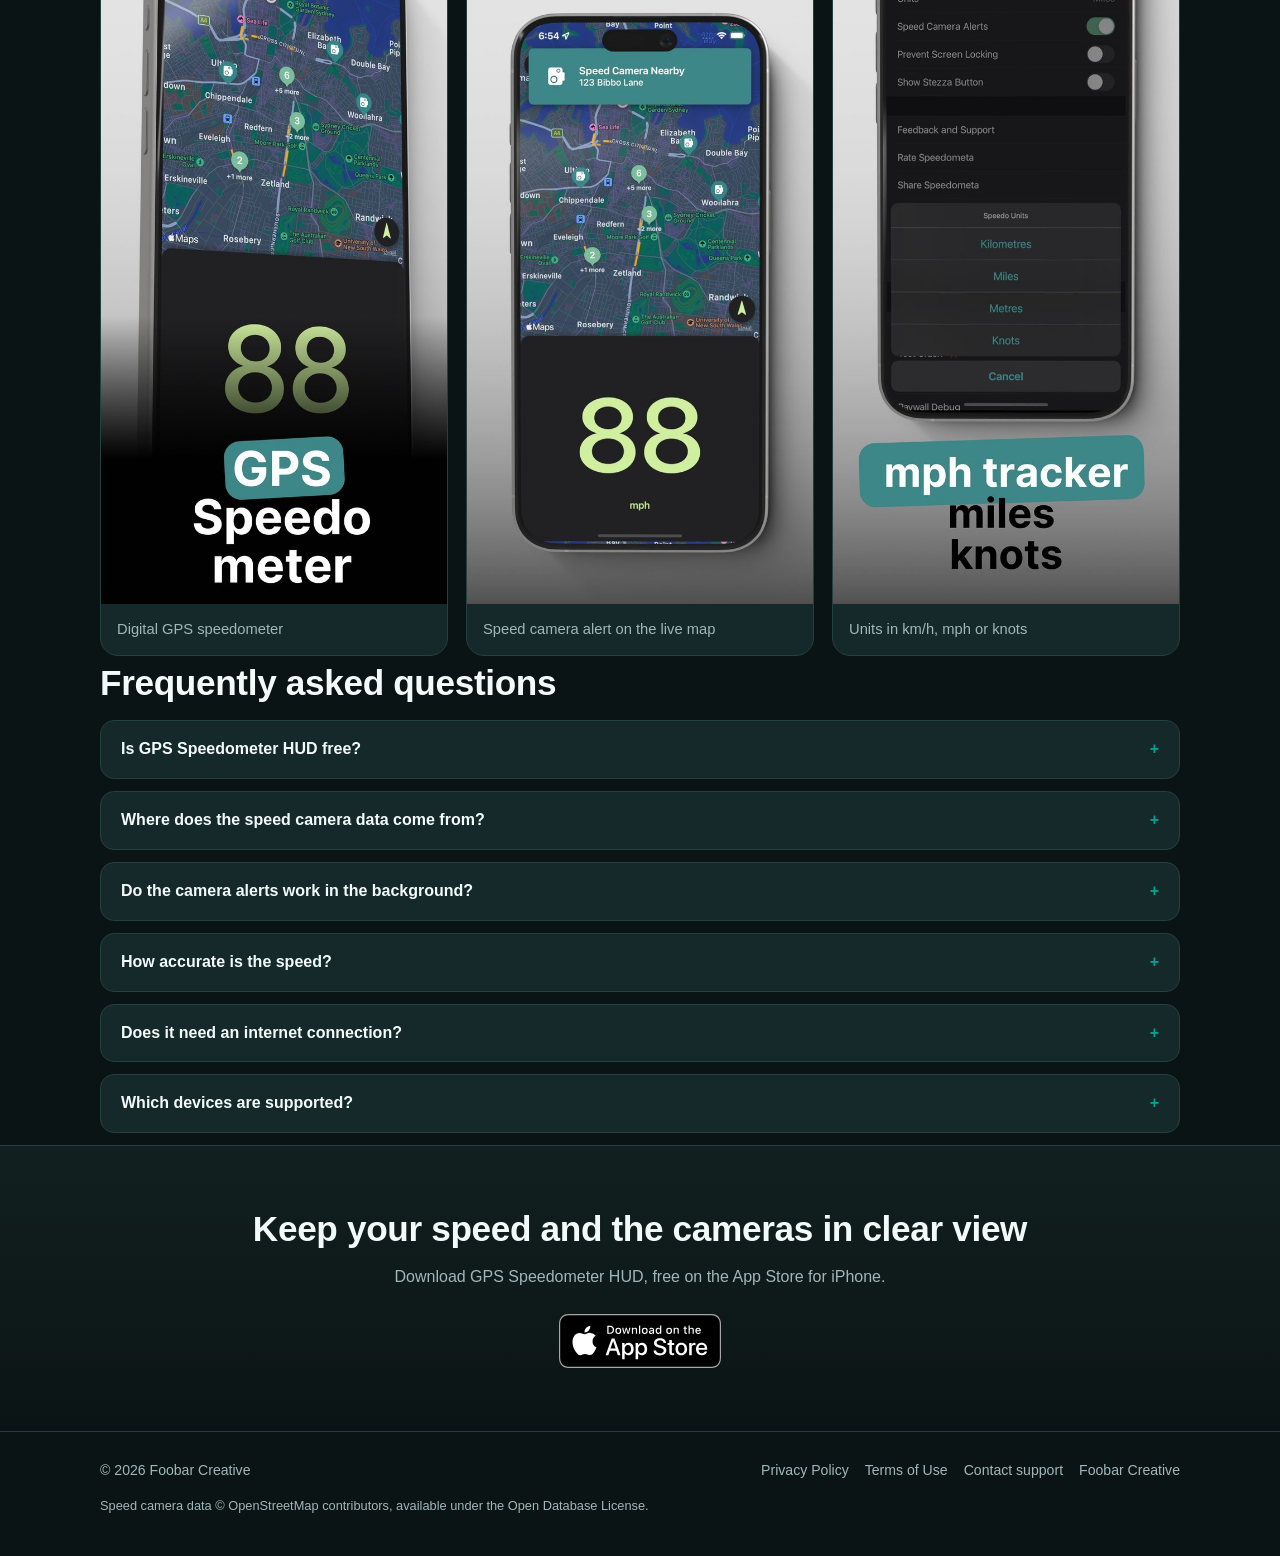
==== commit d5504739: "FAQ: app is universal, list iPad and iPod touch support" ====
--- a/index.html
+++ b/index.html
@@ -49,7 +49,7 @@
         "description": "See your real speed by GPS and spot nearby speed cameras on a live map. A clean, glanceable speedometer HUD for iPhone.",
         "url": "https://www.speedometerhud.com/",
         "applicationCategory": "UtilitiesApplication",
-        "operatingSystem": "iOS",
+        "operatingSystem": "iOS 13.0 or later, iPadOS 13.0 or later",
         "image": "https://www.speedometerhud.com/assets/img/icon-512.png",
         "downloadUrl": "https://apps.apple.com/app/id528965819",
         "installUrl": "https://apps.apple.com/app/id528965819",
@@ -65,7 +65,7 @@
           { "@type": "Question", "name": "Do the camera alerts work in the background?", "acceptedAnswer": { "@type": "Answer", "text": "Alerts work while the app is open and on screen. Keep the app open while you drive." } },
           { "@type": "Question", "name": "How accurate is the speed?", "acceptedAnswer": { "@type": "Answer", "text": "Speed comes from your iPhone GPS. It is a close estimate, not a certified reading. Always follow your car speedometer and the road signs." } },
           { "@type": "Question", "name": "Does it need an internet connection?", "acceptedAnswer": { "@type": "Answer", "text": "GPS speed works without data. The map and the camera data need a connection to load." } },
-          { "@type": "Question", "name": "Which devices are supported?", "acceptedAnswer": { "@type": "Answer", "text": "iPhone on iOS 13 or later." } }
+          { "@type": "Question", "name": "Which devices are supported?", "acceptedAnswer": { "@type": "Answer", "text": "iPhone, iPad and iPod touch on iOS 13 or later." } }
         ]
       }
     ]
@@ -93,7 +93,7 @@
           <p class="lead">Know your speed. See the cameras ahead. A GPS speedometer app for iPhone with known speed cameras on a live map.</p>
           <div class="cta">
             <a href="https://apps.apple.com/app/id528965819" rel="noopener"><img src="/assets/img/app-store-badge.svg" alt="Download GPS Speedometer HUD on the App Store" width="162" height="54"></a>
-            <span class="meta">Free. iPhone, iOS 13 or later.</span>
+            <span class="meta">Free. iPhone and iPad, iOS 13 or later.</span>
           </div>
         </div>
       </section>
@@ -129,7 +129,7 @@
       <details><summary>Do the camera alerts work in the background?</summary><p>Alerts work while the app is open and on screen. Keep the app open while you drive.</p></details>
       <details><summary>How accurate is the speed?</summary><p>Speed comes from your iPhone GPS. It is a close estimate, not a certified reading. Always follow your car speedometer and the road signs.</p></details>
       <details><summary>Does it need an internet connection?</summary><p>GPS speed works without data. The map and the camera data need a connection to load.</p></details>
-      <details><summary>Which devices are supported?</summary><p>iPhone on iOS 13 or later.</p></details>
+      <details><summary>Which devices are supported?</summary><p>iPhone, iPad and iPod touch on iOS 13 or later.</p></details>
     </section>
 
     <section class="closing">
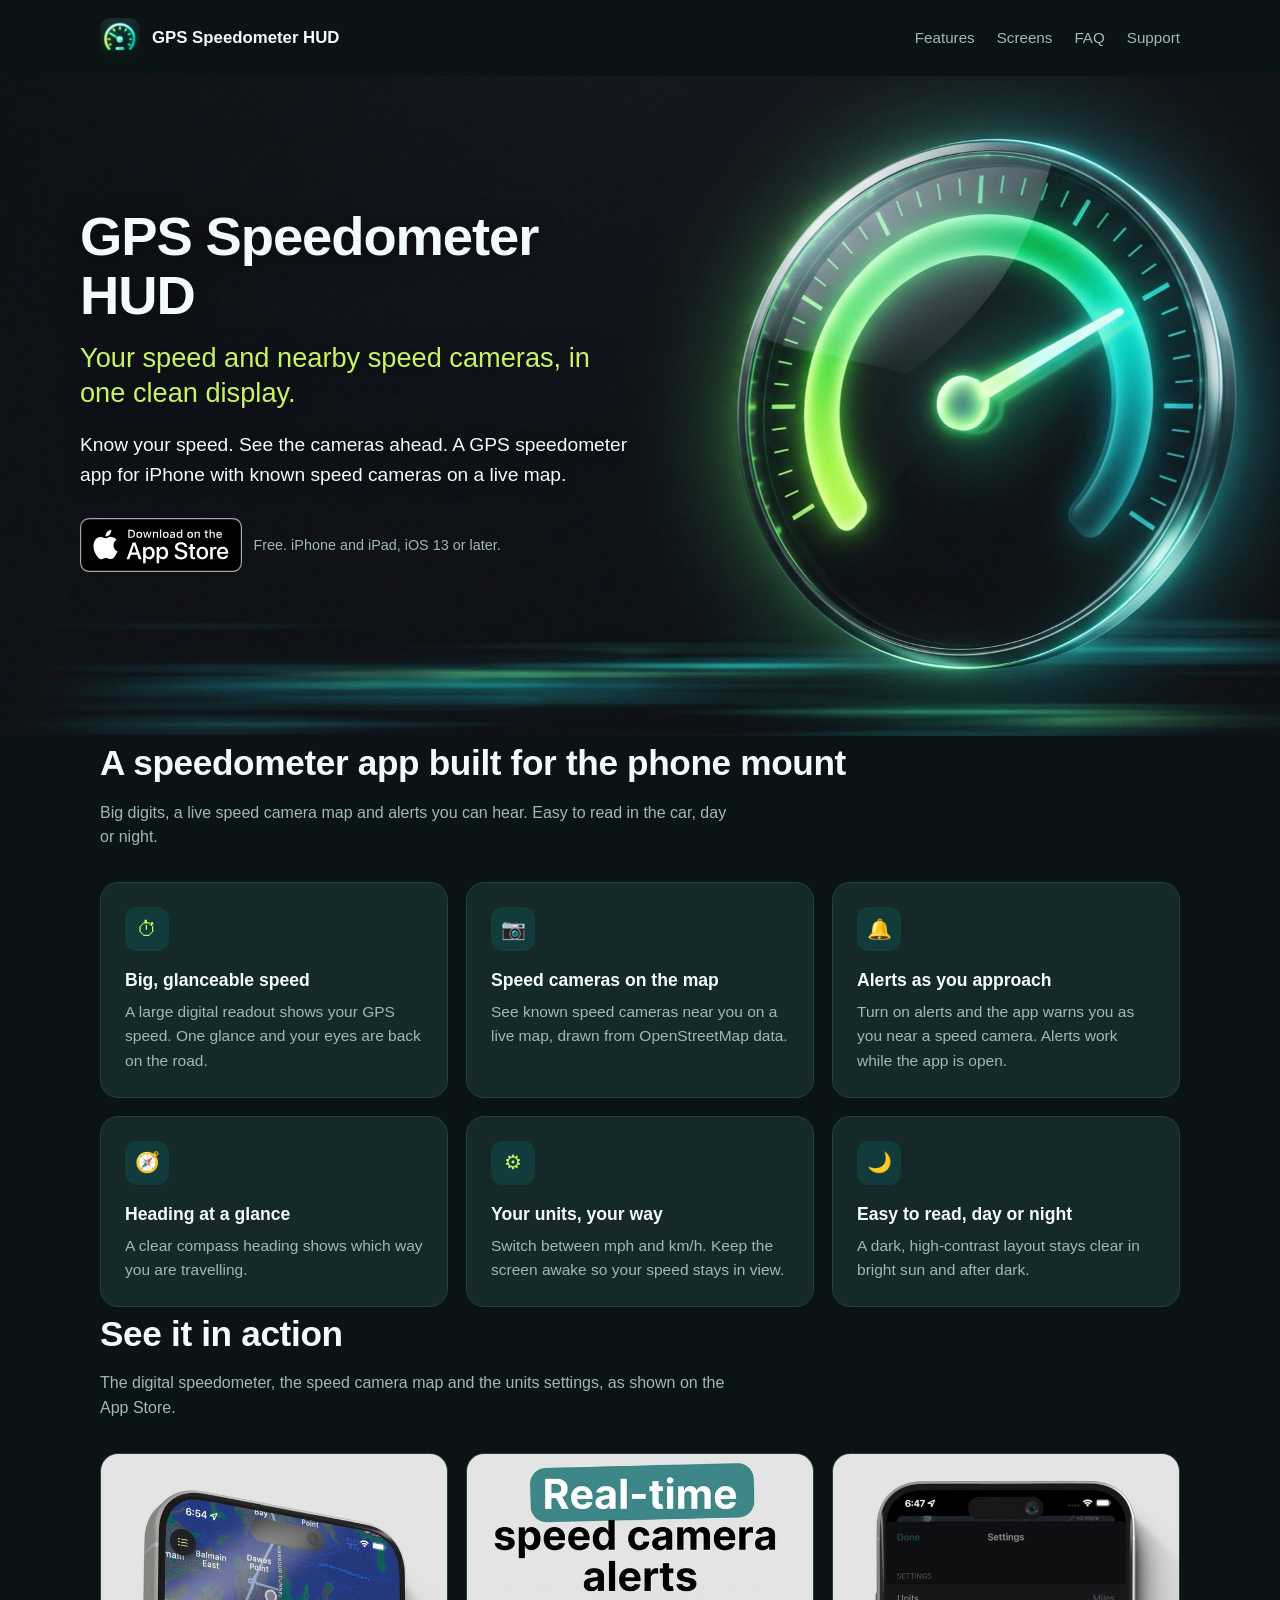
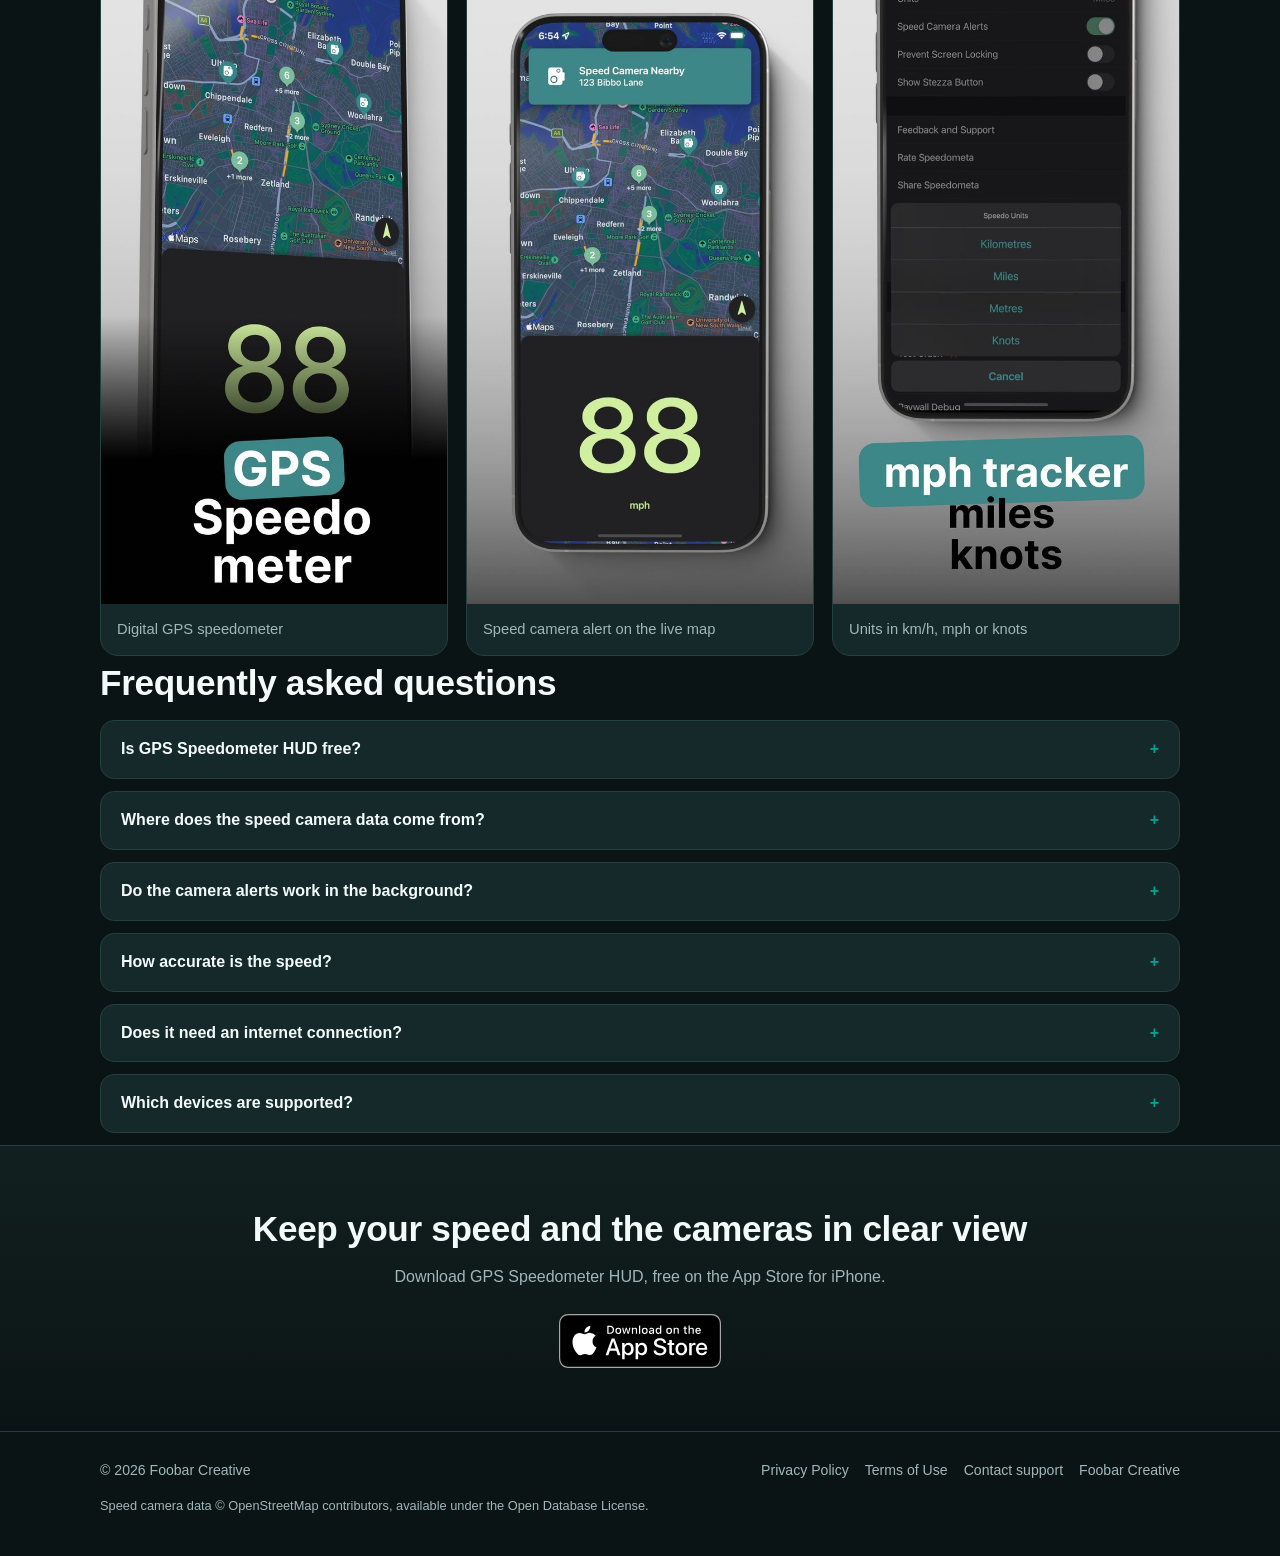
==== commit 38f5cdf5: "Add motion polish: hero zoom and rise, scroll reveal, hover lifts, FAQ toggle, reduced-motion fallba" ====
--- a/index.html
+++ b/index.html
@@ -157,6 +157,29 @@
       <p class="credit">Speed camera data &copy; OpenStreetMap contributors, available under the Open Database License.</p>
     </div>
   </footer>
-  <script>document.getElementById('year').textContent = new Date().getFullYear();</script>
+  <script>
+  document.getElementById('year').textContent = new Date().getFullYear();
+  (function () {
+    var reduce = window.matchMedia && window.matchMedia('(prefers-reduced-motion: reduce)').matches;
+    if (reduce || !('IntersectionObserver' in window)) { return; }
+    var groups = ['#features .feature', '#screens figure', '#faq details', 'section h2, section .intro, .closing p, .closing .cta'];
+    var items = [];
+    groups.forEach(function (sel) {
+      var list = document.querySelectorAll(sel);
+      for (var i = 0; i < list.length; i++) {
+        var el = list[i];
+        el.classList.add('reveal');
+        el.style.transitionDelay = Math.min(i, 5) * 70 + 'ms';
+        items.push(el);
+      }
+    });
+    var io = new IntersectionObserver(function (entries) {
+      entries.forEach(function (e) {
+        if (e.isIntersecting) { e.target.classList.add('in'); io.unobserve(e.target); }
+      });
+    }, { rootMargin: '0px 0px -8% 0px', threshold: 0.1 });
+    items.forEach(function (el) { io.observe(el); });
+  })();
+  </script>
 </body>
 </html>
--- a/assets/css/style.css
+++ b/assets/css/style.css
@@ -36,8 +36,12 @@
 @media (max-width: 600px) { .nav { display: none; } }
 
 /* hero */
-.hero-bg {
+.hero-bg { position: relative; isolation: isolate; overflow: hidden; background: #0b1414; }
+.hero-bg::before {
+  content: ""; position: absolute; inset: 0; z-index: -1;
   background: #0b1414 url(/assets/img/hero-desktop.jpg) center right / cover no-repeat;
+  transform-origin: 65% 50%;
+  animation: hero-zoom 22s ease-out both;
 }
 .hero { min-height: 660px; display: flex; align-items: center; padding: 72px 0 96px; max-width: var(--max); margin: 0 auto; }
 .hero > div { max-width: 560px; min-width: 0; }
@@ -48,7 +52,7 @@
 .cta img { height: 54px; width: auto; }
 .cta .meta { color: var(--muted); font-size: 0.9rem; }
 @media (max-width: 820px) {
-  .hero-bg { background: #0b1414 url(/assets/img/hero-phone.jpg) center top / 100% auto no-repeat; }
+  .hero-bg::before { background: #0b1414 url(/assets/img/hero-phone.jpg) center top / 100% auto no-repeat; transform-origin: 50% 30%; }
   .hero { min-height: 0; display: block; padding: 92vw 0 56px; text-align: center; }
   .hero > div { max-width: none; }
   .hero p.lead { margin-left: auto; margin-right: auto; }
@@ -76,7 +80,7 @@
 .faq details { background: var(--panel); border: 1px solid var(--line); border-radius: 14px; padding: 16px 20px; margin-bottom: 12px; }
 .faq summary { cursor: pointer; font-weight: 600; list-style: none; display: flex; justify-content: space-between; gap: 12px; }
 .faq summary::after { content: "+"; color: var(--teal); font-weight: 700; }
-.faq details[open] summary::after { content: "\2212"; }
+.faq details[open] summary::after { transform: rotate(45deg); color: var(--lime); }
 .faq summary::-webkit-details-marker { display: none; }
 .faq details p { color: var(--muted); margin-top: 10px; }
 
@@ -91,3 +95,35 @@
 footer a:hover { color: var(--text); }
 footer .links { display: flex; flex-wrap: wrap; gap: 16px; }
 footer .credit { margin-top: 14px; font-size: 0.8rem; }
+
+/* motion */
+@keyframes hero-zoom { from { transform: scale(1.08); } to { transform: scale(1); } }
+@keyframes rise { from { opacity: 0; transform: translateY(16px); } to { opacity: 1; transform: none; } }
+.hero h1, .hero p.lead, .hero .cta { animation: rise 0.8s cubic-bezier(0.2, 0.7, 0.2, 1) both; }
+.hero p.lead { animation-delay: 0.15s; }
+.hero .cta { animation-delay: 0.3s; }
+
+.reveal { opacity: 0; transform: translateY(18px); transition: opacity 0.6s ease-out, transform 0.6s cubic-bezier(0.2, 0.7, 0.2, 1); }
+.reveal.in { opacity: 1; transform: none; }
+
+.nav a { position: relative; transition: color 0.2s; }
+.nav a::after { content: ""; position: absolute; left: 0; right: 0; bottom: -4px; height: 2px; background: var(--lime); transform: scaleX(0); transform-origin: left; transition: transform 0.25s ease-out; }
+.nav a:hover::after { transform: scaleX(1); }
+
+.feature, .shots figure { transition: transform 0.3s cubic-bezier(0.2, 0.7, 0.2, 1), border-color 0.3s, box-shadow 0.3s; }
+.feature:hover, .shots figure:hover { transform: translateY(-4px); border-color: var(--teal-2); box-shadow: 0 14px 32px rgba(0, 0, 0, 0.35); }
+.feature .ic { transition: transform 0.3s, background-color 0.3s; }
+.feature:hover .ic { transform: scale(1.08); background: rgba(0, 163, 147, 0.3); }
+
+.cta a img { transition: transform 0.2s ease-out, filter 0.2s; }
+.cta a:hover img { transform: scale(1.04); filter: brightness(1.1); }
+
+.faq details { transition: border-color 0.25s; }
+.faq details[open] { border-color: var(--teal-2); }
+.faq summary::after { display: inline-block; transition: transform 0.25s ease-out, color 0.25s; }
+.faq details p { animation: rise 0.3s ease-out both; }
+
+@media (prefers-reduced-motion: reduce) {
+  *, *::before, *::after { animation: none !important; transition: none !important; }
+  .reveal { opacity: 1; transform: none; }
+}
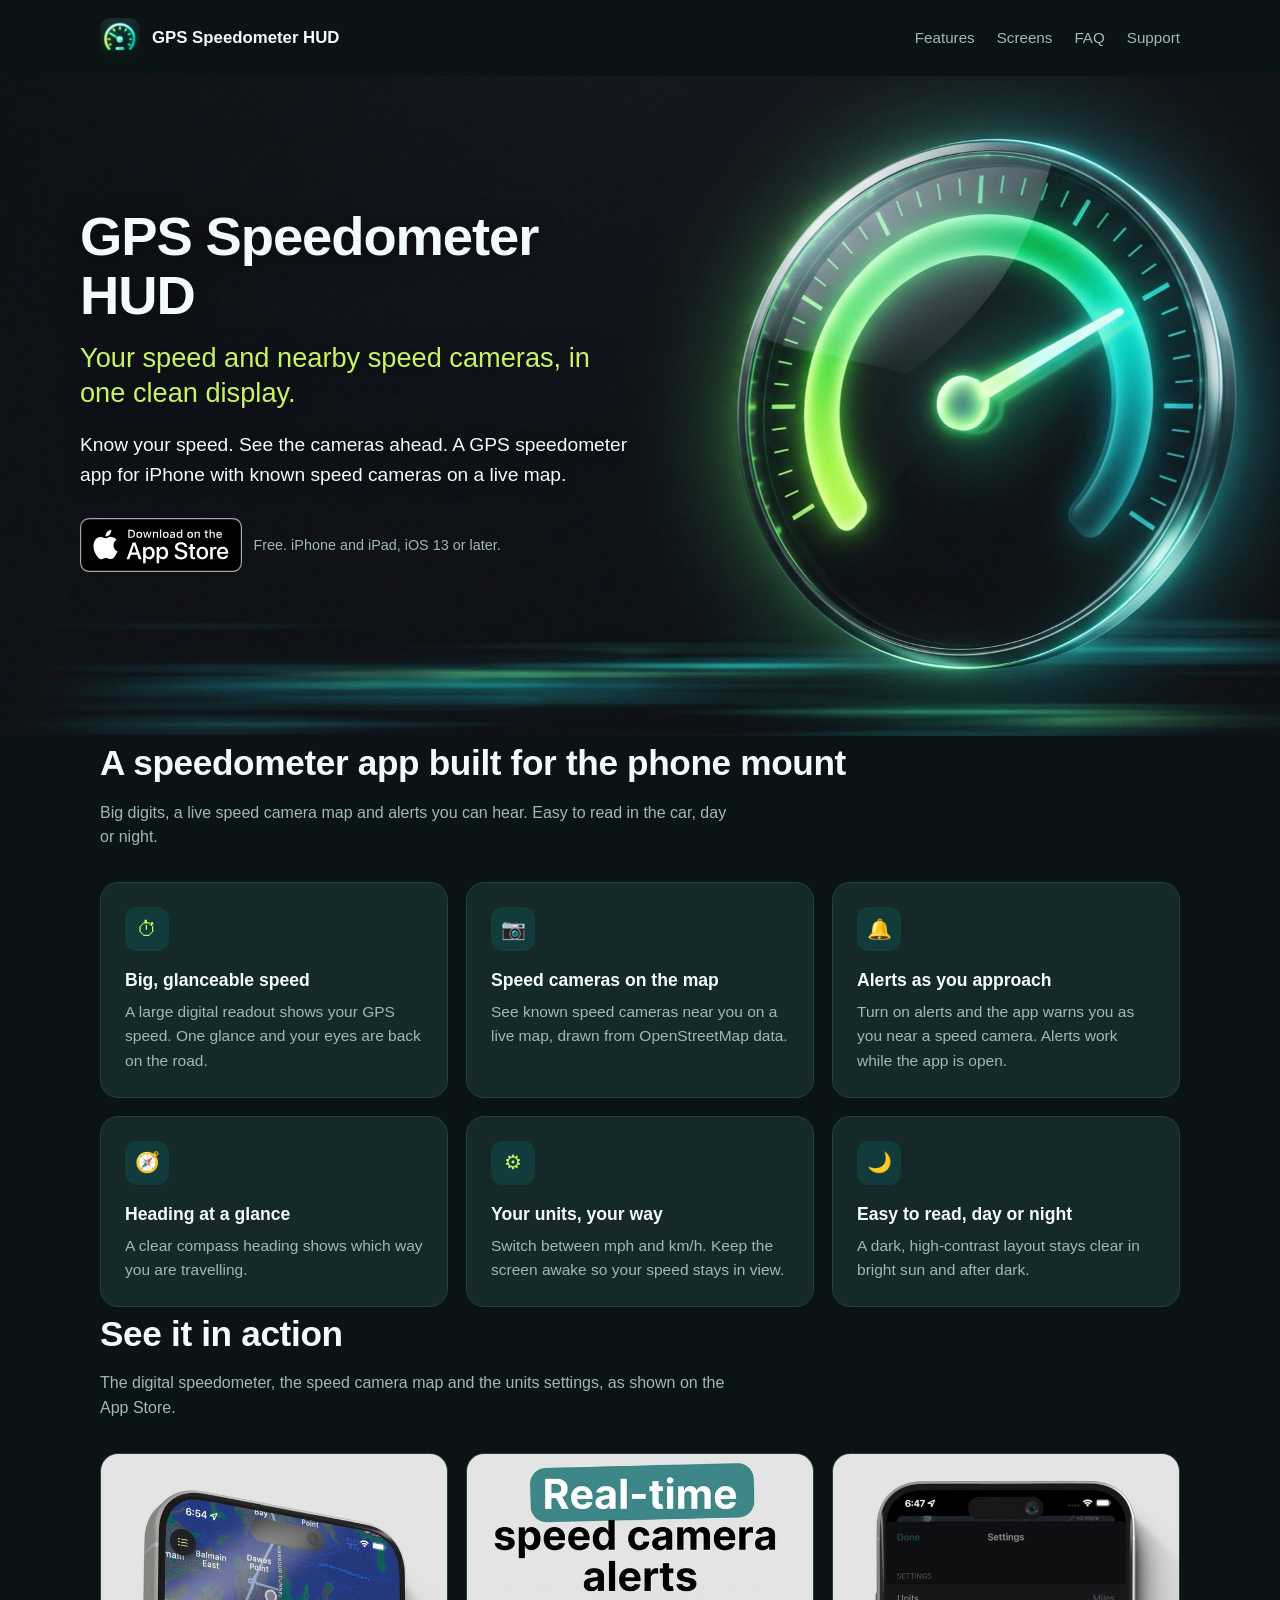
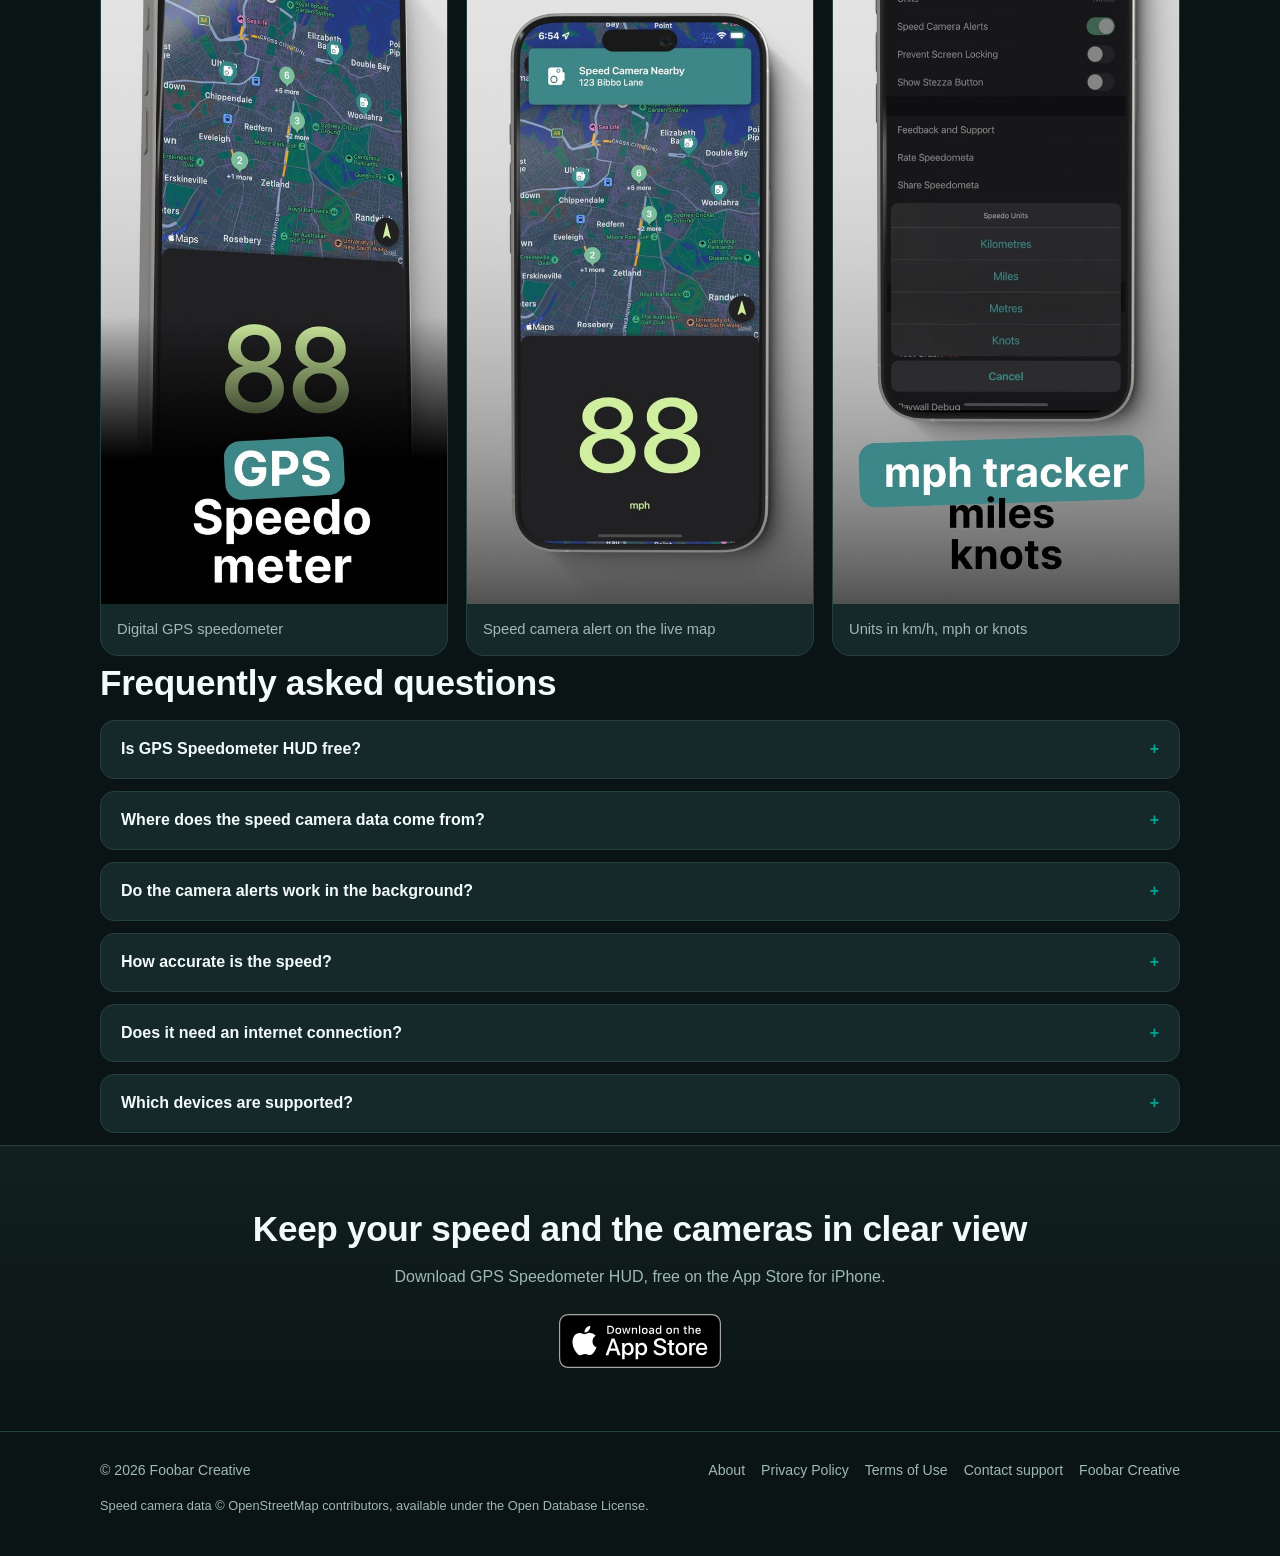
==== commit da3caf86: "Add About and Privacy Policy pages for the in-app links" ====
--- a/index.html
+++ b/index.html
@@ -148,7 +148,8 @@
       <div class="row">
         <span>&copy; <span id="year">2026</span> Foobar Creative</span>
         <div class="links">
-          <a href="https://www.foobarcreative.com/privacy-policy" rel="noopener">Privacy Policy</a>
+          <a href="/about/">About</a>
+          <a href="/privacy-policy/">Privacy Policy</a>
           <a href="https://www.apple.com/legal/internet-services/itunes/dev/stdeula/" rel="noopener">Terms of Use</a>
           <a href="https://www.foobarcreative.com/contact?app=GPS%20Speedometer%20HUD" rel="noopener">Contact support</a>
           <a href="https://www.foobarcreative.com/" rel="noopener">Foobar Creative</a>
--- a/assets/css/style.css
+++ b/assets/css/style.css
@@ -127,3 +127,22 @@
   *, *::before, *::after { animation: none !important; transition: none !important; }
   .reveal { opacity: 1; transform: none; }
 }
+
+/* inner pages */
+.page { max-width: 720px; margin: 0 auto; padding: 28px 20px 72px; }
+.page h1 { font-size: clamp(1.9rem, 5vw, 2.6rem); line-height: 1.12; letter-spacing: -0.02em; margin-bottom: 8px; }
+.page .updated { color: var(--muted); font-size: 0.92rem; margin-bottom: 28px; }
+.page h2 { font-size: 1.3rem; margin: 36px 0 10px; letter-spacing: -0.01em; }
+.page p, .page li { color: var(--text); font-size: 1.02rem; margin-bottom: 14px; }
+.page ul { padding-left: 1.2em; margin-bottom: 14px; }
+.page li { margin-bottom: 8px; }
+.page a { text-decoration: underline; text-decoration-color: var(--teal-2); text-underline-offset: 3px; }
+.page a:hover { text-decoration-color: var(--lime); }
+.page .card { background: var(--panel); border: 1px solid var(--line); border-radius: var(--radius); padding: 20px 22px; margin: 24px 0; }
+.page .card p:last-child { margin-bottom: 0; }
+.page .app { display: flex; align-items: center; gap: 16px; margin-bottom: 24px; }
+.page .app img { width: 72px; height: 72px; border-radius: 17px; flex: none; }
+.page .app strong { display: block; font-size: 1.1rem; }
+.page .app span { color: var(--muted); font-size: 0.95rem; }
+.page .cta { margin-top: 8px; }
+.page .back { display: inline-block; margin-top: 24px; color: var(--muted); }
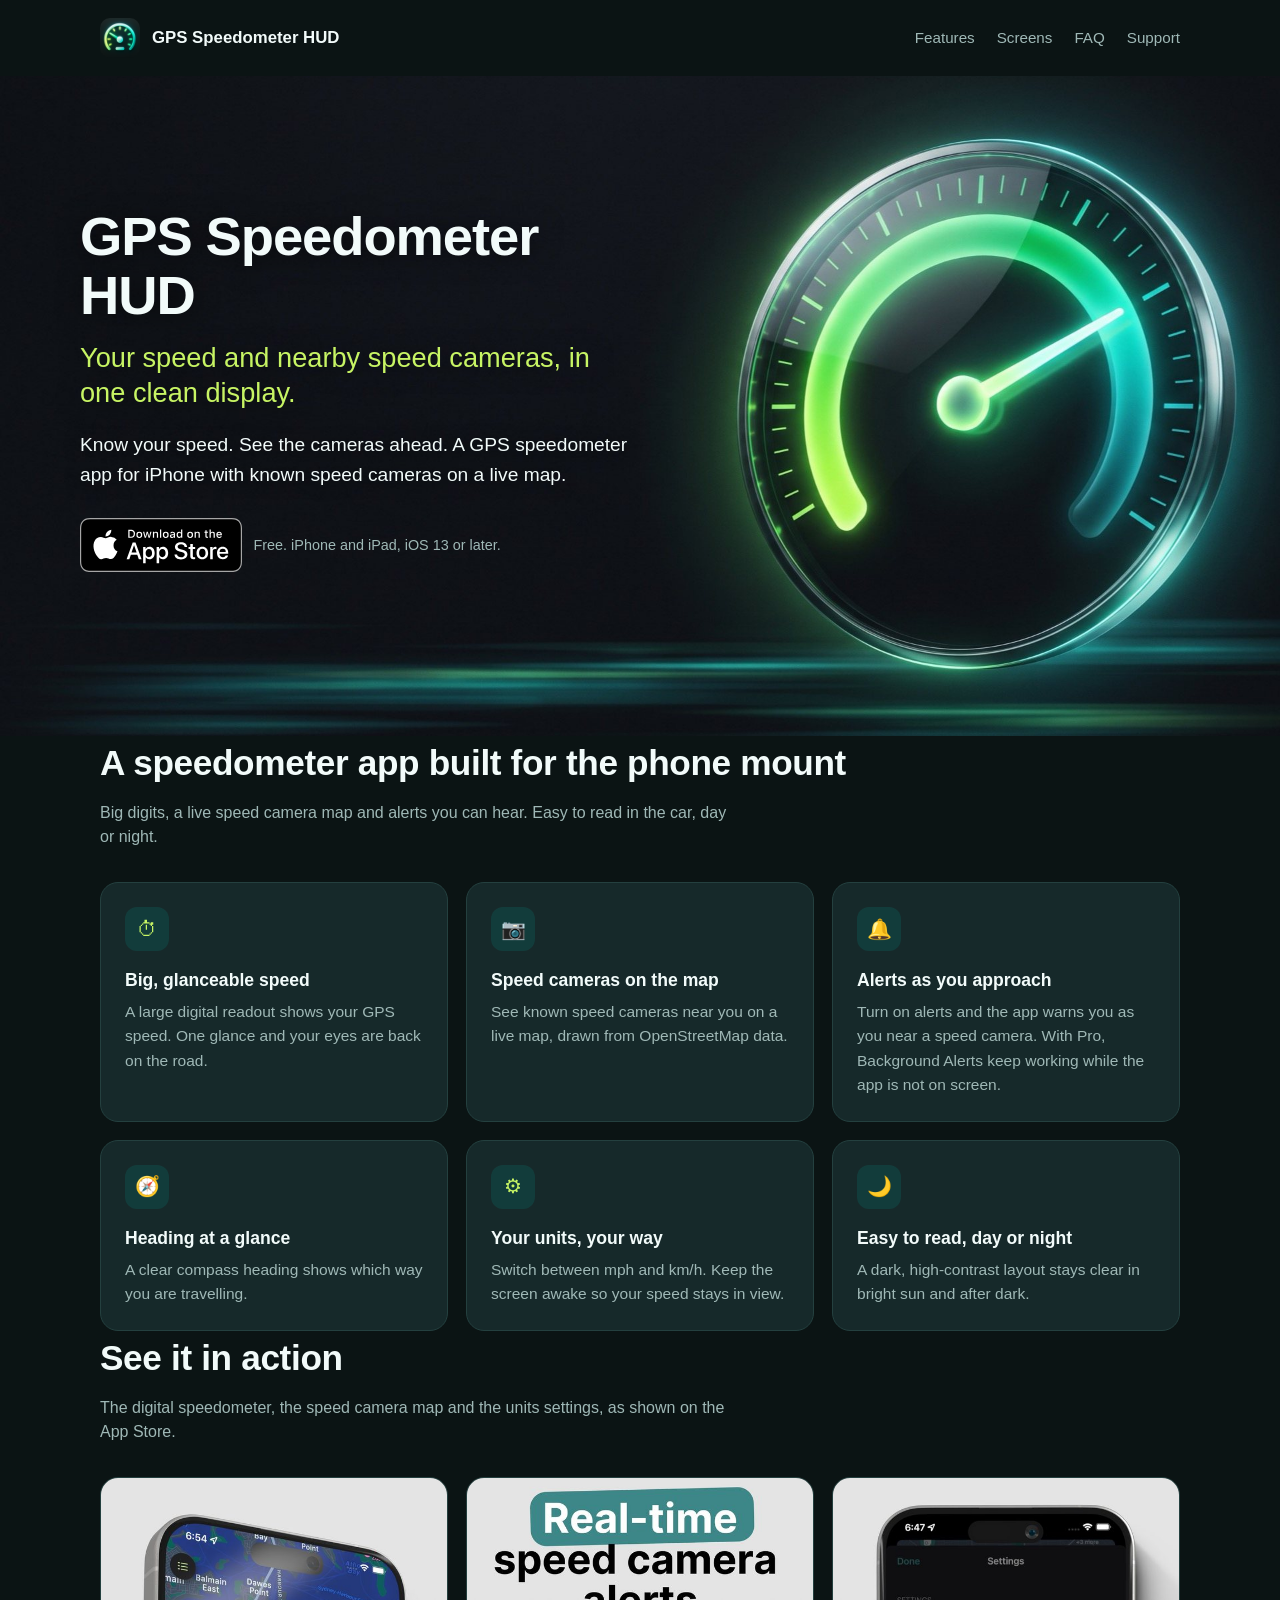
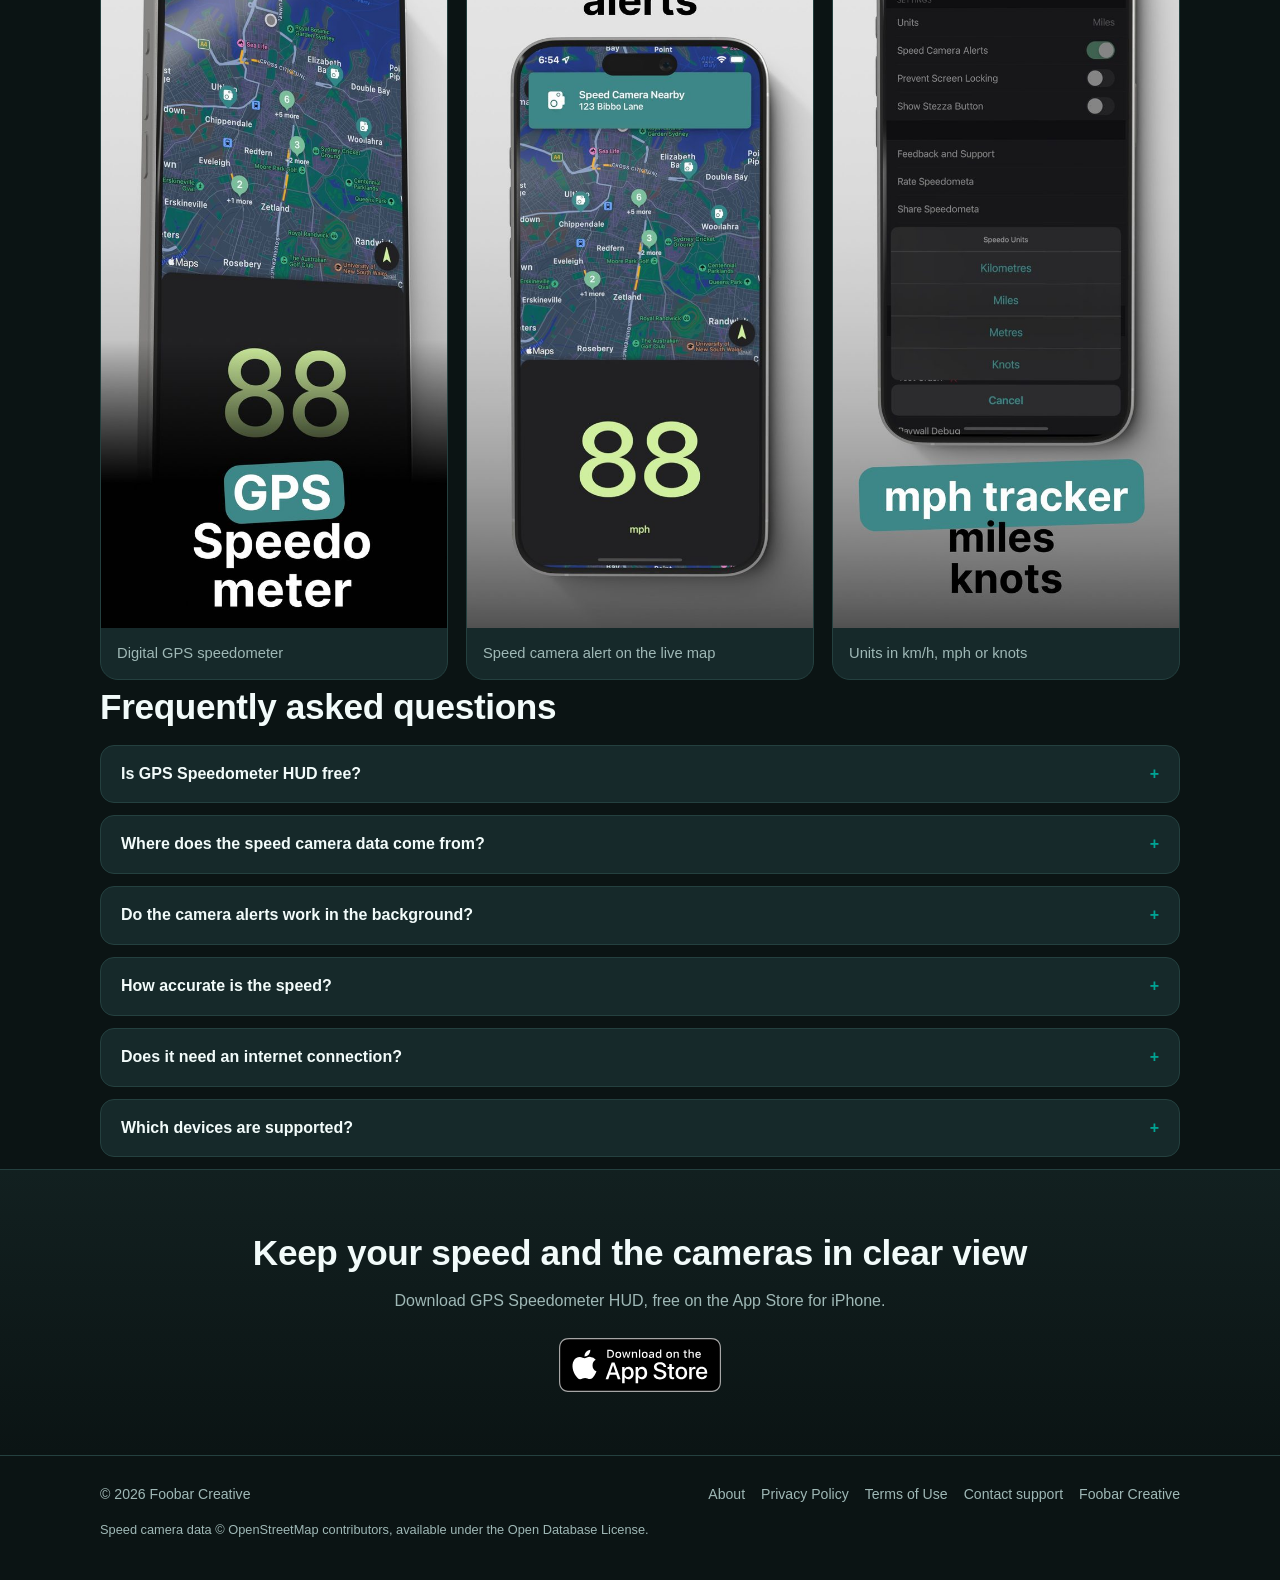
==== commit 97d31e26: "Background Alerts: describe the Pro feature on the landing, About and privacy pages; drop config ser" ====
--- a/index.html
+++ b/index.html
@@ -60,9 +60,9 @@
       {
         "@type": "FAQPage",
         "mainEntity": [
-          { "@type": "Question", "name": "Is GPS Speedometer HUD free?", "acceptedAnswer": { "@type": "Answer", "text": "Yes. It is free to download and use, with an optional Speedometer HUD Pro subscription." } },
+          { "@type": "Question", "name": "Is GPS Speedometer HUD free?", "acceptedAnswer": { "@type": "Answer", "text": "Yes. It is free to download and use. Speedometer HUD Pro, an optional subscription, adds Background Alerts." } },
           { "@type": "Question", "name": "Where does the speed camera data come from?", "acceptedAnswer": { "@type": "Answer", "text": "From OpenStreetMap, a community map project, under the ODbL licence. Coverage depends on the data in your area." } },
-          { "@type": "Question", "name": "Do the camera alerts work in the background?", "acceptedAnswer": { "@type": "Answer", "text": "Alerts work while the app is open and on screen. Keep the app open while you drive." } },
+          { "@type": "Question", "name": "Do the camera alerts work in the background?", "acceptedAnswer": { "@type": "Answer", "text": "Yes, with Speedometer HUD Pro. Turn on Background Alerts in Settings and allow location access Always. Without Pro, alerts work while the app is open and on screen." } },
           { "@type": "Question", "name": "How accurate is the speed?", "acceptedAnswer": { "@type": "Answer", "text": "Speed comes from your iPhone GPS. It is a close estimate, not a certified reading. Always follow your car speedometer and the road signs." } },
           { "@type": "Question", "name": "Does it need an internet connection?", "acceptedAnswer": { "@type": "Answer", "text": "GPS speed works without data. The map and the camera data need a connection to load." } },
           { "@type": "Question", "name": "Which devices are supported?", "acceptedAnswer": { "@type": "Answer", "text": "iPhone, iPad and iPod touch on iOS 13 or later." } }
@@ -105,7 +105,7 @@
       <div class="features">
         <div class="feature"><div class="ic">&#9201;</div><h3>Big, glanceable speed</h3><p>A large digital readout shows your GPS speed. One glance and your eyes are back on the road.</p></div>
         <div class="feature"><div class="ic">&#128247;</div><h3>Speed cameras on the map</h3><p>See known speed cameras near you on a live map, drawn from OpenStreetMap data.</p></div>
-        <div class="feature"><div class="ic">&#128276;</div><h3>Alerts as you approach</h3><p>Turn on alerts and the app warns you as you near a speed camera. Alerts work while the app is open.</p></div>
+        <div class="feature"><div class="ic">&#128276;</div><h3>Alerts as you approach</h3><p>Turn on alerts and the app warns you as you near a speed camera. With Pro, Background Alerts keep working while the app is not on screen.</p></div>
         <div class="feature"><div class="ic">&#129517;</div><h3>Heading at a glance</h3><p>A clear compass heading shows which way you are travelling.</p></div>
         <div class="feature"><div class="ic">&#9881;</div><h3>Your units, your way</h3><p>Switch between mph and km/h. Keep the screen awake so your speed stays in view.</p></div>
         <div class="feature"><div class="ic">&#127769;</div><h3>Easy to read, day or night</h3><p>A dark, high-contrast layout stays clear in bright sun and after dark.</p></div>
@@ -124,9 +124,9 @@
 
     <section class="wrap faq" id="faq">
       <h2>Frequently asked questions</h2>
-      <details><summary>Is GPS Speedometer HUD free?</summary><p>Yes. It is free to download and use, with an optional Speedometer HUD Pro subscription.</p></details>
+      <details><summary>Is GPS Speedometer HUD free?</summary><p>Yes. It is free to download and use. Speedometer HUD Pro, an optional subscription, adds Background Alerts.</p></details>
       <details><summary>Where does the speed camera data come from?</summary><p>From OpenStreetMap, a community map project, under the ODbL licence. Coverage depends on the data in your area.</p></details>
-      <details><summary>Do the camera alerts work in the background?</summary><p>Alerts work while the app is open and on screen. Keep the app open while you drive.</p></details>
+      <details><summary>Do the camera alerts work in the background?</summary><p>Yes, with Speedometer HUD Pro. Turn on Background Alerts in Settings and allow location access Always. Without Pro, alerts work while the app is open and on screen.</p></details>
       <details><summary>How accurate is the speed?</summary><p>Speed comes from your iPhone GPS. It is a close estimate, not a certified reading. Always follow your car speedometer and the road signs.</p></details>
       <details><summary>Does it need an internet connection?</summary><p>GPS speed works without data. The map and the camera data need a connection to load.</p></details>
       <details><summary>Which devices are supported?</summary><p>iPhone, iPad and iPod touch on iOS 13 or later.</p></details>
